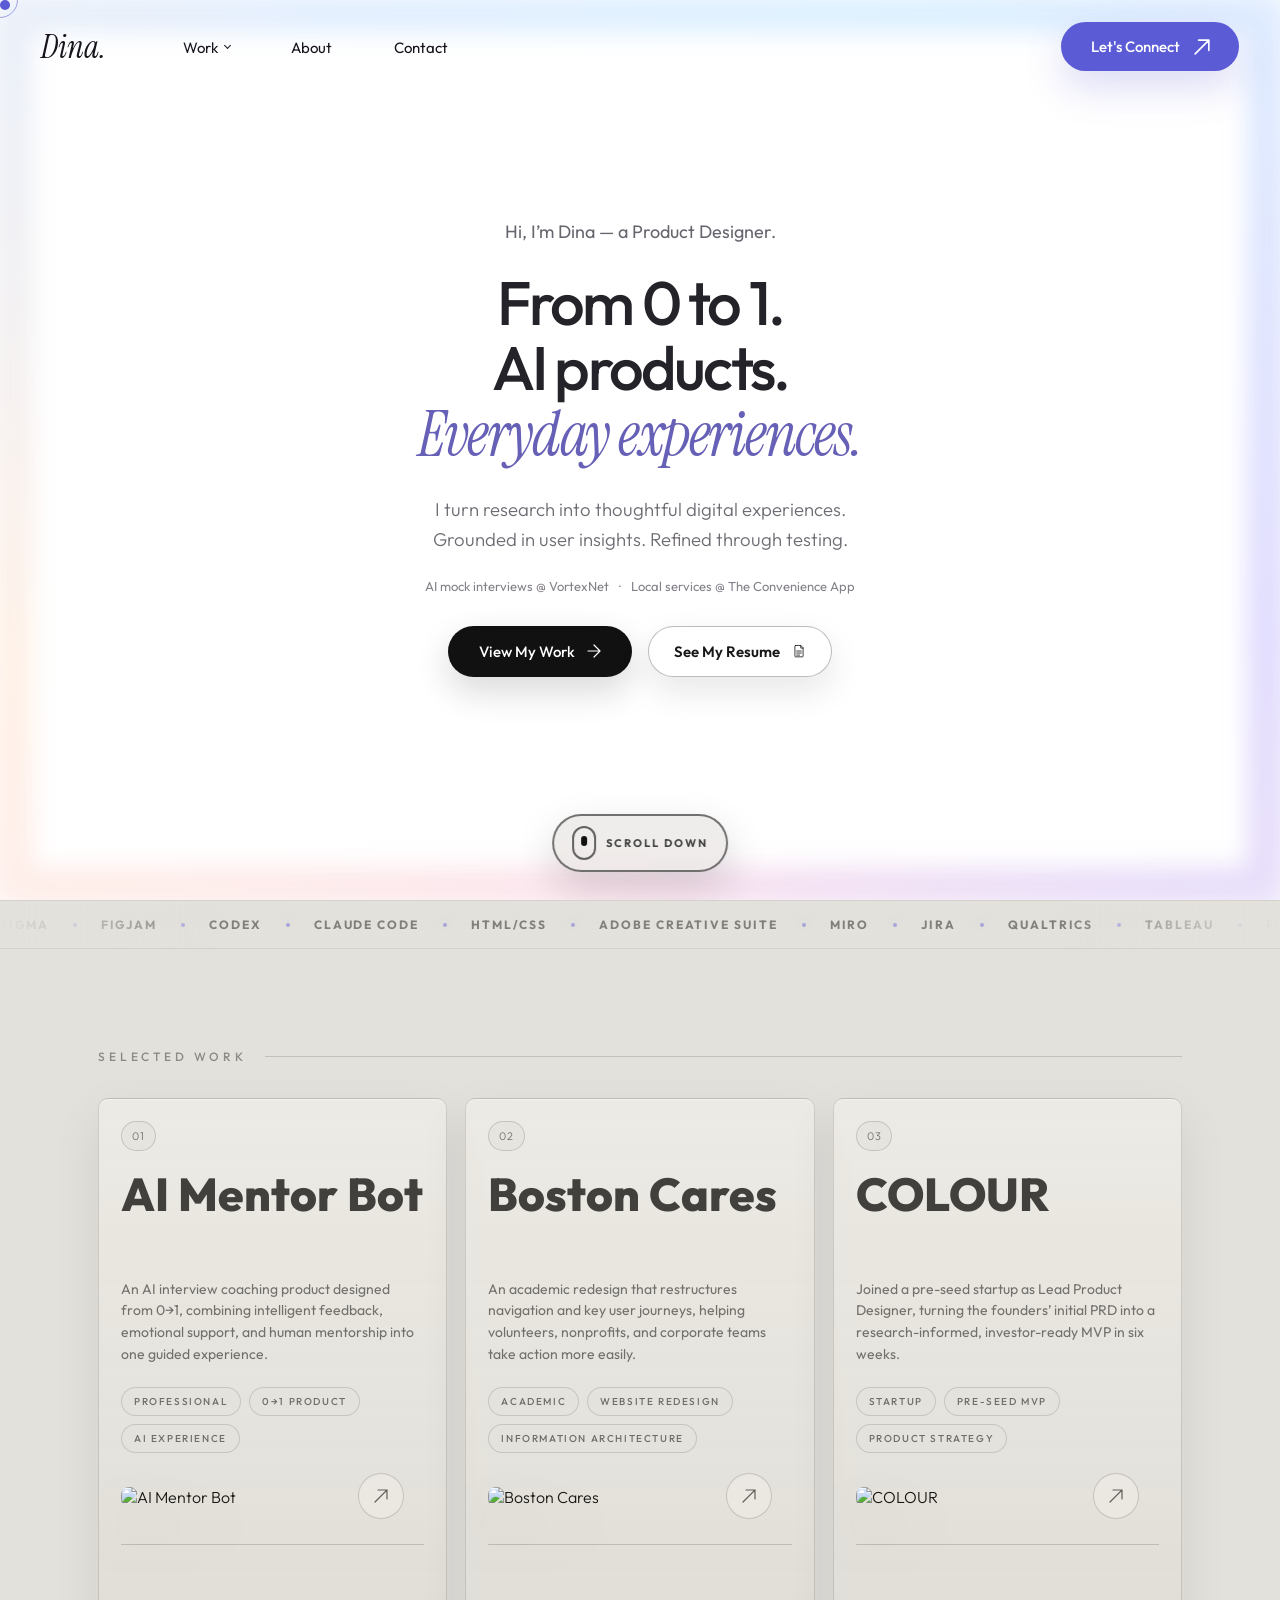
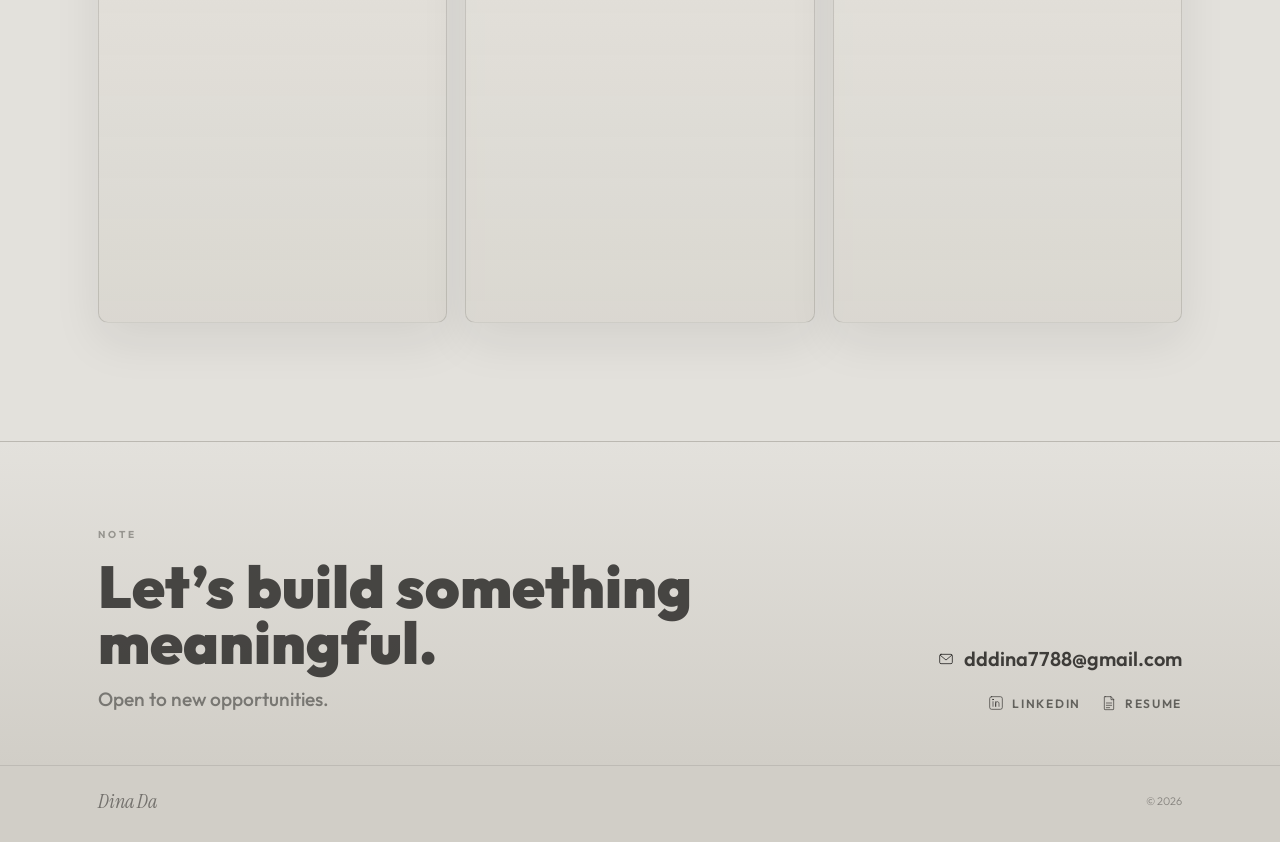
==== index.html @ e6258aff "Save centered glow hero draft; preserve existing layout" ====
<!DOCTYPE html>
<html lang="en">
  <head>
  <meta charset="UTF-8" />
  <meta name="viewport" content="width=device-width, initial-scale=1.0" />
    <link rel="icon" type="image/png" href="favicon1.png">
  <title>Dina (Yujie) Da | Product Designer | Northeastern University</title> <meta name="description" content="Portfolio of Dina Da. Product designer specializing in AI products, design systems, and human-centered digital experiences. Master of Professional Studies in Digital Media, Northeastern University." /> <meta name="author" content="Dina Da" />

    <!-- Google Analytics -->
<script async src="https://www.googletagmanager.com/gtag/js?id=G-WJYXNTRF2K"></script>
<script>
  window.dataLayer = window.dataLayer || [];
  function gtag(){dataLayer.push(arguments);}
  gtag('js', new Date());
  gtag('config', 'G-WJYXNTRF2K');
</script>
  <link rel="preconnect" href="https://fonts.googleapis.com">
  <link rel="preconnect" href="https://fonts.gstatic.com" crossorigin>
  <link href="https://fonts.googleapis.com/css2?family=Instrument+Serif:ital@0;1&family=Outfit:wght@300;400;500;600;700;800;900&display=swap" rel="stylesheet">
  <style>
    *, *::before, *::after { box-sizing: border-box; margin: 0; padding: 0; }
    :root {
      --cream: #E3E1DC; --cream-dark: #D7D4CD; --footer-wash: #D1CEC7; --ink: #1A1814;
      --ink-light: #6B6560; --ink-faint: #A9A49E;
      --indigo: #5B5BD6; --indigo-deep: #4C4BC8; --indigo-light: #8B8BE8; --rose: #E8756A; --amber: #D4A847;
      --toy-ink: #191817; --toy-muted: #716D66; --toy-dina: #6F6A60;
      --serif: 'Instrument Serif', Georgia, serif; --sans: 'Outfit', sans-serif;
    }
    html { scroll-behavior: smooth; }
    body {
      background: var(--cream);
      color: var(--ink);
      font-family: var(--sans);
      font-weight: 300;
      overflow-x: hidden;
      cursor: none;
    }
    #cur { position: fixed; width: 10px; height: 10px; background: #5B5BD6; border-radius: 50%; pointer-events: none; z-index: 99999; top: 0; left: 0; }
    #cur-ring { position: fixed; width: 36px; height: 36px; border: 1.5px solid rgba(91,91,214,0.55); border-radius: 50%; pointer-events: none; z-index: 99998; top: 0; left: 0; transition: width 0.2s, height 0.2s; }
    nav { position: fixed; top: 0; left: 0; right: 0; z-index: 1000; padding: 22px 0; transition: background 0.4s, padding 0.4s, border-color 0.4s; }
    nav.scrolled { background: rgba(227,225,220,0.5); backdrop-filter: blur(18px); padding: 14px 0; border-bottom: 1px solid rgba(26,24,20,0.05); }
    .nav-inner { max-width: none; margin: 0 auto; padding: 0 clamp(24px,3.2vw,52px); display: grid; grid-template-columns: auto 1fr auto; gap: clamp(30px,6vw,96px); align-items: center; }
    .nav-name { font-family: var(--serif); font-size: 32px; font-style: italic; font-weight: 400; line-height: 1; text-decoration: none; color: #17151b; cursor: none; }
    .nav-links { display: flex; gap: clamp(28px,4.8vw,72px); list-style: none; justify-self: start; }
    .nav-links a { font-family: var(--sans); font-size: 15px; font-weight: 400; letter-spacing: 0; text-transform: none; color: #17151b; text-decoration: none; transition: color 0.2s; position: relative; cursor: none; }
    .nav-links button { font-family: var(--sans); font-size: 15px; font-weight: 400; letter-spacing: 0; color: #17151b; border: 0; background: transparent; cursor: none; }
    .nav-links a::after { content: ''; position: absolute; bottom: -2px; left: 0; width: 0; height: 1px; background: var(--indigo); transition: width 0.3s; }
    .nav-links a:hover { color: var(--indigo); }
    .nav-links a:hover::after { width: 100%; }
    .nav-work { position: relative; }
    .nav-work-toggle { display: inline-flex; align-items: center; gap: 7px; padding: 0; transition: color 0.2s; }
    .nav-work-toggle::after { content: ''; width: 5px; height: 5px; border-right: 1.5px solid currentColor; border-bottom: 1.5px solid currentColor; transform: translateY(-2px) rotate(45deg); transition: transform 0.22s; }
    .nav-work.is-open .nav-work-toggle,
    .nav-work-toggle:hover { color: var(--indigo); }
    .nav-work.is-open .nav-work-toggle::after { transform: translateY(1px) rotate(225deg); }
    .work-menu { position: absolute; left: -18px; top: calc(100% + 16px); min-width: 178px; padding: 10px; border: 1px solid rgba(26,24,20,0.12); border-radius: 14px; background: rgba(238,236,230,0.84); backdrop-filter: blur(18px); box-shadow: 0 20px 48px rgba(26,24,20,0.12); opacity: 0; transform: translateY(-6px); pointer-events: none; transition: opacity 0.22s, transform 0.22s; }
    .nav-work.is-open .work-menu { opacity: 1; transform: translateY(0); pointer-events: auto; }
    .work-menu a { display: flex; align-items: center; justify-content: space-between; padding: 10px 11px; border-radius: 10px; color: rgba(28,27,25,0.72); font-size: 13px; font-weight: 500; white-space: nowrap; }
    .work-menu a::after { content: ''; position: static; width: 6px; height: 6px; border-right: 1.4px solid currentColor; border-top: 1.4px solid currentColor; background: transparent; transform: rotate(45deg); opacity: 0.45; transition: opacity 0.2s, transform 0.2s; }
    .work-menu a:hover { color: var(--indigo); background: rgba(91,91,214,0.08); }
    .work-menu a:hover::after { width: 6px; opacity: 1; transform: translateX(2px) rotate(45deg); }
    .nav-connect { display: inline-flex; align-items: center; gap: 14px; justify-self: end; padding: 15px 24px; min-width: 178px; justify-content: center; border-radius: 999px; background: var(--indigo); color: #fff; font-size: 15px; font-weight: 500; text-decoration: none; box-shadow: 0 16px 38px rgba(91,91,214,0.22); transition: transform 0.22s, background 0.22s, box-shadow 0.22s; cursor: none; }
    .nav-connect:hover { transform: translateY(-1px); background: var(--indigo-deep); box-shadow: 0 20px 46px rgba(91,91,214,0.28); }
    .nav-connect:active { transform: scale(0.98); }
    .nav-toggle { display: none; width: 44px; height: 44px; border: 1px solid rgba(26,24,20,0.14); border-radius: 50%; background: rgba(238,236,230,0.74); color: #17151b; align-items: center; justify-content: center; padding: 0; backdrop-filter: blur(14px); transition: background 0.22s, border-color 0.22s, color 0.22s, transform 0.22s; cursor: none; }
    .nav-toggle:hover { color: var(--indigo); border-color: rgba(91,91,214,0.36); transform: translateY(-1px); }
    .nav-toggle-lines { width: 18px; height: 12px; position: relative; display: block; }
    .nav-toggle-lines::before,
    .nav-toggle-lines::after { content: ''; position: absolute; left: 0; width: 18px; height: 1.6px; border-radius: 999px; background: currentColor; transition: transform 0.22s, top 0.22s; }
    .nav-toggle-lines::before { top: 1px; }
    .nav-toggle-lines::after { top: 10px; }
    nav.mobile-open .nav-toggle-lines::before { top: 6px; transform: rotate(45deg); }
    nav.mobile-open .nav-toggle-lines::after { top: 6px; transform: rotate(-45deg); }
    .mobile-menu { display: none; }
    .hero-section {
      min-height: 100svh;
      display: flex;
      align-items: center;
      padding: 0;
      position: relative;
      overflow: hidden;
      background: var(--cream);
    }
    .hero-section::before {
      content: '';
      position: absolute;
      inset: 0;
      background:
        linear-gradient(90deg, rgba(227,225,220,0.34) 0%, rgba(227,225,220,0.12) 28%, rgba(227,225,220,0.02) 56%, rgba(227,225,220,0) 100%),
        linear-gradient(180deg, rgba(227,225,220,0.12) 0%, rgba(227,225,220,0) 46%, rgba(227,225,220,0.26) 100%);
      pointer-events: none;
      z-index: 1;
    }
    .hero-bottom-fade {
      position: absolute;
      left: 0;
      right: 0;
      bottom: -1px;
      height: 132px;
      background: linear-gradient(180deg, rgba(227,225,220,0) 0%, rgba(227,225,220,0.22) 70%, var(--cream) 100%);
      pointer-events: none;
      z-index: 1;
    }
    .hero-inner { max-width: none; margin: 0 auto; padding: clamp(128px,15svh,154px) clamp(34px,8.9vw,146px) 112px; width: 100%; min-height: 100svh; display: flex; align-items: flex-start; position: relative; z-index: 5; pointer-events: none; }
    .hero-content { position: relative; z-index: 6; max-width: 500px; mix-blend-mode: multiply; pointer-events: auto; }
    .hero-eyebrow { display: none; }
    @keyframes shimmer {
      0% { background-position: 200% center; }
      100% { background-position: -200% center; }
    }
    .hero-name { font-family: var(--sans); font-size: clamp(90px,9vw,162px); font-weight: 900; line-height: 0.86; letter-spacing: 0.01em; color: rgba(28,27,25,0.76); margin-bottom: 18px; max-width: 500px; text-transform: none; opacity: 0; transform: translate3d(-10px,20px,0); animation: heroTextIn 0.7s cubic-bezier(0.16,1,0.3,1) 0.1s both; }
    .hero-name-line { display: inline-flex; align-items: baseline; gap: 0.14em; }
    .hero-name em { display: block; font-family: inherit; font-style: normal; color: rgba(111,106,96,0.82); letter-spacing: 0.025em; transition: color 0.3s, text-shadow 0.3s; text-transform: uppercase; }
    .hero-name em:hover { color: var(--indigo); text-shadow: 0 16px 46px rgba(91,91,214,0.22); cursor: none; }
    .hero-desc { display: inline-block; font-size: clamp(18px,1.35vw,22px); font-weight: 400; line-height: 1.48; color: rgba(58,56,52,0.68); max-width: 440px; margin-bottom: 16px; padding: 2px 8px 4px 0; text-shadow: 0 1px 16px rgba(227,225,220,0.72); opacity: 0; transform: translate3d(-6px,16px,0); animation: heroTextIn 0.6s cubic-bezier(0.16,1,0.3,1) 0.25s both; }
    .hero-desc-line { display: block; }
    .hero-desc-line + .hero-desc-line { margin-top: 7px; }
    .glow-word { display: inline-block; position: relative; font-family: var(--serif); font-style: italic; font-size: 1.12em; font-weight: 500; color: #6862B8; text-shadow: 0 10px 26px rgba(91,91,214,0.14); transition: color 0.24s, text-shadow 0.24s; }
    .glow-word::after { content: ''; position: absolute; left: 0.04em; right: 0.02em; bottom: 0.08em; height: 0.34em; border-radius: 999px; background: rgba(139,139,232,0.16); z-index: -1; transition: background 0.24s, transform 0.24s; }
    .glow-word.ai { color: #5B5BD6; }
    .glow-word:hover { color: var(--indigo); text-shadow: 0 12px 32px rgba(91,91,214,0.24); }
    .glow-word:hover::after { background: rgba(139,139,232,0.24); transform: translateY(-1px); }
    .hero-note { max-width: 360px; margin: -5px 0 17px; padding: 0; border: 0; background: transparent; box-shadow: none; font-size: clamp(10px,0.72vw,11.5px); font-weight: 500; line-height: 1.45; letter-spacing: 0.025em; color: rgba(28,27,25,0.46); text-shadow: 0 1px 14px rgba(238,236,230,0.72); opacity: 0; transform: translate3d(-4px,10px,0); animation: heroTextIn 0.54s cubic-bezier(0.16,1,0.3,1) 0.34s both; }
    .hero-tags { display: none; }
    .hero-tag { font-size: 12px; padding: 6px 13px; border-radius: 20px; border: 1px solid rgba(26,24,20,0.15); color: var(--ink-light); }
    .hero-cta-row { display: flex; align-items: center; gap: 16px; flex-wrap: wrap; opacity: 0; transform: translate3d(-4px,14px,0); animation: heroTextIn 0.56s cubic-bezier(0.16,1,0.3,1) 0.4s both; }
    .hero-cta { display: inline-flex; align-items: center; gap: 12px; padding: 16px 31px; background: #111; color: #fff; font-size: 15px; font-weight: 500; letter-spacing: 0; text-transform: none; text-decoration: none; border-radius: 100px; box-shadow: 0 14px 34px rgba(17,17,17,0.16); transition: background 0.22s, transform 0.22s, box-shadow 0.22s; cursor: none; }
    .hero-cta:hover { background: var(--indigo); transform: translateY(-1px) scale(1.02); box-shadow: 0 18px 42px rgba(91,91,214,0.26); }
    .hero-cta:active { transform: translateY(0) scale(0.98); }
    .hero-cta svg { transition: transform 0.2s; }
    .hero-cta:hover svg { transform: translateX(3px); }
    .hero-cta-outline { display: inline-flex; align-items: center; gap: 12px; padding: 15px 25px; background: rgba(238,236,230,0.86); color: #171717; border: 1px solid rgba(17,17,17,0.28); font-size: 15px; font-weight: 600; letter-spacing: 0; text-transform: none; text-decoration: none; border-radius: 100px; backdrop-filter: blur(12px); box-shadow: 0 14px 34px rgba(17,17,17,0.1); transition: border-color 0.22s, color 0.22s, transform 0.22s, background 0.22s, box-shadow 0.22s; cursor: none; }
    .hero-cta-outline:hover { border-color: rgba(91,91,214,0.72); color: var(--indigo); background: rgba(246,244,238,0.94); box-shadow: 0 18px 40px rgba(91,91,214,0.14); transform: translateY(-1px); }
    .hero-cta-outline:active { transform: scale(0.98); }

    .hero-visual { opacity: 1; transform: none; position: absolute; inset: 0; display: block; z-index: 0; }
    .hero-art-shell {
      position: absolute;
      inset: 0;
      width: 100%;
      height: 100%;
      margin: 0;
      transform: scale(1.03);
      will-change: transform;
    }
    .hero-layer {
      position: absolute;
      inset: 0;
      width: 100%;
      height: 100%;
      display: block;
      object-fit: cover;
      object-position: center center;
      transform: translateZ(0);
    }
    .hero-scene-image {
      z-index: 0;
    }
    .hero-character-layer {
      position: absolute;
      inset: 0;
      width: 100%;
      height: 100%;
      display: block;
      object-fit: cover;
      object-position: center center;
      z-index: 1;
      pointer-events: none;
      transform: translate3d(0,0,0);
      filter: drop-shadow(0 18px 22px rgba(26,24,20,0.1)) saturate(0.98) contrast(0.98);
      transition: opacity 0.34s cubic-bezier(0.16,1,0.3,1), transform 0.42s cubic-bezier(0.16,1,0.3,1), filter 0.34s;
    }
    .hero-character-layer.girl-layer {
      inset: auto;
      left: 49%;
      bottom: -2px;
      width: auto;
      height: min(82svh, 760px);
      object-fit: contain;
      object-position: center bottom;
      opacity: 1;
      transform: translate3d(-50%,0,0);
      transform-origin: 50% 88%;
      filter: drop-shadow(0 18px 22px rgba(26,24,20,0.1)) saturate(0.98) contrast(0.98);
    }
    .hero-character-layer.dog-layer { filter: drop-shadow(0 12px 16px rgba(26,24,20,0.1)) saturate(0.98) contrast(0.98); }
    .hero-character-layer.cat-layer { filter: drop-shadow(0 12px 16px rgba(26,24,20,0.1)) saturate(0.98) contrast(0.98); }
    .hero-character-layer.cat-layer { transform: translate3d(62px,8px,0); }
    .hero-art-shell.is-girl-active .girl-layer { transform: translate3d(-50%,-2px,0) scale(1.004); filter: drop-shadow(0 18px 22px rgba(26,24,20,0.1)) saturate(1) contrast(0.99); }
    .hero-art-shell.is-dog-active .dog-layer { transform: translate3d(2px,0,0) scale(1.001); filter: drop-shadow(0 12px 16px rgba(26,24,20,0.1)) saturate(1) contrast(0.99); }
    .hero-art-shell.is-cat-active .cat-layer { transform: translate3d(60px,6px,0) scale(1.001); filter: drop-shadow(0 12px 16px rgba(26,24,20,0.1)) saturate(1) contrast(0.99); }
    .hero-light-layer { z-index: 2; opacity: 0.62; mix-blend-mode: screen; pointer-events: none; }
    .hero-motion-zone {
      position: absolute;
      z-index: 4;
      background: transparent;
      cursor: none;
    }
    .zone-dog { left: 8%; top: 58%; width: 23%; height: 30%; }
    .zone-cat { left: 58%; top: 58%; width: 23%; height: 30%; }
    .zone-girl { left: 37%; top: 8%; width: 24%; height: 78%; }
    .scroll-indicator { position: absolute; left: 50%; bottom: 28px; min-width: 156px; height: 58px; padding: 0 18px 0 52px; transform: translateX(-50%); display: inline-flex; align-items: center; justify-content: center; z-index: 6; border: 2px solid rgba(17,17,17,0.56); border-radius: 999px; background: rgba(227,225,220,0.58); backdrop-filter: blur(12px); box-shadow: 0 16px 42px rgba(17,17,17,0.16); cursor: none; opacity: 0; animation: scrollIndicatorIn 0.55s cubic-bezier(0.16,1,0.3,1) 0.65s both; transition: transform 0.22s, background 0.22s, border-color 0.22s; }
    .scroll-indicator:hover { transform: translateX(-50%) translateY(-2px); background: rgba(238,236,230,0.78); border-color: rgba(91,91,214,0.62); }
    .scroll-indicator::before { content: ''; position: absolute; left: 18px; top: 50%; width: 24px; height: 34px; border: 2px solid rgba(17,17,17,0.64); border-radius: 999px; transform: translateY(-50%); }
    .scroll-indicator::after { content: ''; position: absolute; left: 30px; top: 20px; width: 6px; height: 10px; border-radius: 999px; background: #111; transform: translateX(-50%); animation: scrollCue 1.35s cubic-bezier(0.65,0,0.35,1) infinite; }
    .scroll-line { display: none; }
    .scroll-text { display: block; font-size: 11px; font-weight: 700; letter-spacing: 0.18em; text-transform: uppercase; color: rgba(17,17,17,0.78); white-space: nowrap; }

    @keyframes heroTextIn {
      to { opacity: 1; transform: translate3d(0,0,0); }
    }
    @keyframes scrollIndicatorIn {
      from { opacity: 0; transform: translate(-50%, 12px); }
      to { opacity: 1; transform: translate(-50%, 0); }
    }
    .tools-strip {
      position: relative;
      z-index: 4;
      overflow: hidden;
      padding: 16px 0;
      background: linear-gradient(180deg, rgba(227,225,220,0.96) 0%, var(--cream) 100%);
      border-top: 1px solid rgba(28,27,25,0.08);
      border-bottom: 1px solid rgba(28,27,25,0.08);
      color: rgba(58,56,52,0.58);
      white-space: nowrap;
    }
    .tools-strip::before,
    .tools-strip::after {
      content: '';
      position: absolute;
      top: 0;
      bottom: 0;
      width: min(18vw, 220px);
      z-index: 2;
      pointer-events: none;
    }
    .tools-strip::before { left: 0; background: linear-gradient(90deg, var(--cream), rgba(227,225,220,0)); }
    .tools-strip::after { right: 0; background: linear-gradient(270deg, var(--cream), rgba(227,225,220,0)); }
    .tools-track {
      display: flex;
      width: max-content;
      align-items: center;
      animation: toolsMarquee 34s linear infinite;
      will-change: transform;
    }
    .tools-group {
      display: flex;
      align-items: center;
      gap: 24px;
      padding-right: 24px;
    }
    .tools-group span {
      display: inline-flex;
      align-items: center;
      gap: 24px;
      font-size: 12px;
      font-weight: 700;
      letter-spacing: 0.16em;
      text-transform: uppercase;
    }
    .tools-group span::after {
      content: '';
      width: 4px;
      height: 4px;
      border-radius: 999px;
      background: rgba(91,91,214,0.44);
      box-shadow: 0 0 18px rgba(91,91,214,0.2);
    }
    @keyframes toolsMarquee {
      from { transform: translate3d(0,0,0); }
      to { transform: translate3d(-50%,0,0); }
    }
    @media (prefers-reduced-motion: reduce) {
      .hero-content,
      .hero-name,
      .hero-desc,
      .hero-note,
      .hero-cta-row,
      .hero-visual,
      .hero-art-shell,
      .hero-character-layer,
      .hero-light-layer,
      .hero-eyebrow,
      .glow-word {
        animation: none !important;
        opacity: 1 !important;
        transform: none !important;
      }
      .scroll-indicator {
        animation: none !important;
        opacity: 1 !important;
        transform: translateX(-50%) !important;
      }
      .tools-track { animation: none !important; }
      .hero-motion-zone { display: none; }
    }

    @keyframes scrollCue { 0% { opacity: 0; transform: translate(-50%, -7px); } 22% { opacity: 1; } 100% { opacity: 0; transform: translate(-50%, 12px); } }
    section { padding: 120px 0; }
    #projects { padding: 100px 0 118px; margin-top: 0; background: var(--cream); }
    .section-inner { max-width: 1200px; margin: 0 auto; padding: 0 clamp(28px,4.6vw,58px); }
    .section-label { font-family: var(--sans); font-size: 12px; font-weight: 500; letter-spacing: 0.32em; text-transform: uppercase; color: rgba(25,24,22,0.44); margin-bottom: 44px; display: flex; align-items: center; gap: 18px; }
    #projects .section-label { margin-bottom: 34px; }
    .section-label::after { content: ''; flex: 1; height: 1px; background: rgba(26,24,20,0.16); }
    .projects-list { display: grid; grid-template-columns: repeat(3, minmax(0, 1fr)); gap: 18px; align-items: stretch; }
    .project-card { min-height: 620px; display: grid; grid-template-rows: auto 1fr; border: 1px solid rgba(26,24,20,0.14); border-radius: 10px; padding: 22px; text-decoration: none; color: inherit; position: relative; overflow: hidden; background: linear-gradient(180deg, rgba(238,236,230,0.82), rgba(215,212,205,0.74)); box-shadow: inset 0 1px 0 rgba(255,255,255,0.34), 0 18px 48px rgba(26,24,20,0.08); transition: transform 0.35s cubic-bezier(0.16,1,0.3,1), box-shadow 0.35s, border-color 0.35s; align-items: start; cursor: none; }
    .project-card::before { content: ''; position: absolute; left: 22px; right: 22px; top: 54%; height: 1px; background: rgba(26,24,20,0.18); z-index: 0; }
    .project-card:hover { transform: translateY(-8px); border-color: rgba(91,91,214,0.34); box-shadow: inset 0 1px 0 rgba(255,255,255,0.42), 0 28px 72px rgba(26,24,20,0.14); }
    .project-left { position: relative; z-index: 2; padding-right: 0; }
    .project-number { width: fit-content; font-family: var(--sans); font-size: 11px; color: rgba(26,24,20,0.56); letter-spacing: 0.08em; margin-bottom: 22px; padding: 7px 10px; border: 1px solid rgba(26,24,20,0.16); border-radius: 999px; background: rgba(227,225,220,0.62); }
    .project-title { font-family: var(--sans); font-size: clamp(32px,3.6vw,50px); font-weight: 800; line-height: 0.95; letter-spacing: 0; color: rgba(28,27,25,0.82); min-height: calc(clamp(32px,3.6vw,50px) * 1.9); margin-bottom: 18px; transition: color 0.3s; }
    .project-card:hover .project-title { color: var(--indigo); }
    .project-desc { font-size: 14px; font-weight: 400; line-height: 1.55; color: rgba(58,56,52,0.68); max-width: 360px; margin-bottom: 22px; }
    .project-tags { display: flex; gap: 8px; flex-wrap: wrap; }
    .tag { font-size: 10px; font-weight: 500; letter-spacing: 0.16em; text-transform: uppercase; color: rgba(26,24,20,0.58); border: 1px solid rgba(26,24,20,0.14); padding: 7px 12px; border-radius: 100px; background: rgba(227,225,220,0.44); transition: background 0.3s, color 0.3s, border-color 0.3s; }
    .project-card:hover .tag { background: rgba(91,91,214,0.1); color: var(--indigo); border-color: rgba(91,91,214,0.34); }
    .project-right { position: relative; z-index: 1; display: flex; justify-content: center; align-items: end; min-height: 300px; padding: 34px 0 34px; }
    .project-image { width: 100%; max-width: 340px; aspect-ratio: 4/5; border-radius: 8px; overflow: visible; transition: transform 0.5s cubic-bezier(0.16,1,0.3,1), filter 0.5s; filter: drop-shadow(0 28px 32px rgba(26,24,20,0.16)); }
    .project-image img { border-radius: 8px; }
    .project-card:hover .project-image { transform: scale(1.035) translateY(-8px) rotate(-1deg); filter: drop-shadow(0 36px 42px rgba(26,24,20,0.2)); }
    .project-arrow { position: absolute; top: 20px; right: 20px; width: 46px; height: 46px; border: 1px solid rgba(26,24,20,0.18); border-radius: 50%; display: flex; align-items: center; justify-content: center; color: rgba(26,24,20,0.66); transition: all 0.3s; z-index: 3; background: rgba(238,236,230,0.7); backdrop-filter: blur(8px); }
    .project-card:hover .project-arrow { background: var(--indigo); border-color: var(--indigo); color: white; transform: rotate(45deg); }
    #contact { background: linear-gradient(180deg, var(--cream) 0%, var(--footer-wash) 100%); color: var(--ink); padding: 86px 0 54px; border-top: 1px solid rgba(26,24,20,0.12); position: relative; }
    .contact-inner { max-width: 1200px; margin: 0 auto; padding: 0 clamp(28px,4.6vw,58px); display: grid; grid-template-columns: minmax(0, 1fr) auto; gap: 42px; justify-content: space-between; align-items: end; }
    .contact-copy { display: flex; flex-direction: column; gap: 18px; }
    .contact-kicker { font-size: 10px; font-weight: 700; letter-spacing: 0.3em; text-transform: uppercase; color: rgba(26,24,20,0.36); }
    .contact-heading { font-family: var(--sans); font-size: clamp(36px,4.6vw,68px); font-weight: 900; line-height: 0.94; letter-spacing: 0; color: rgba(28,27,25,0.78); max-width: 660px; transition: color 0.28s, text-shadow 0.28s; cursor: none; }
    .contact-heading:hover { color: var(--indigo); text-shadow: 0 16px 42px rgba(91,91,214,0.16); }
    .contact-subtitle { font-family: var(--sans); font-size: clamp(16px,1.5vw,22px); font-weight: 500; line-height: 1.2; color: rgba(28,27,25,0.5); max-width: 360px; transition: color 0.28s, transform 0.28s; cursor: none; }
    .contact-subtitle:hover { color: var(--indigo); transform: translateX(2px); }
    .contact-right { display: flex; flex-direction: column; align-items: flex-end; gap: 24px; }
    .contact-email { display: inline-flex; align-items: center; gap: 10px; font-family: var(--sans); font-size: 20px; font-weight: 600; color: rgba(28,27,25,0.82); text-decoration: none; cursor: none; position: relative; }
.contact-email::after { content: ''; position: absolute; bottom: -2px; left: 0; width: 0; height: 1px; background: var(--indigo); transition: width 0.3s; }
.contact-email:hover { color: var(--indigo); }
.contact-email:hover::after { width: 100%; }
.contact-email svg { color: currentColor; flex-shrink: 0; }
.contact-links { display: flex; gap: 20px; }
.contact-link { display: inline-flex; align-items: center; gap: 8px; font-size: 12px; font-weight: 600; letter-spacing: 0.14em; text-transform: uppercase; color: rgba(28,27,25,0.62); text-decoration: none; transition: color 0.3s; cursor: none; position: relative; }
.contact-link::after { content: ''; position: absolute; bottom: -2px; left: 0; width: 0; height: 1px; background: var(--indigo); transition: width 0.3s; }
.contact-link:hover { color: var(--indigo); }
.contact-link:hover::after { width: 100%; }
    footer { background: var(--footer-wash); border-top: 1px solid rgba(26,24,20,0.1); padding: 22px 0 28px; }
    .footer-inner { max-width: 1200px; margin: 0 auto; padding: 0 clamp(28px,4.6vw,58px); display: flex; justify-content: space-between; align-items: center; }
    .footer-name { font-family: var(--serif); font-style: italic; font-size: 20px; color: rgba(28,27,25,0.52); }
    .footer-copy { font-size: 11px; color: rgba(28,27,25,0.42); }
    @keyframes fadeUp { to { opacity: 1; transform: translateY(0); } }
    @keyframes blobFloat2 { 0%,100% { transform: none; } 50% { transform: translateY(-12px); } }
    @keyframes blobFloat3 { 0%,100% { transform: none; } 50% { transform: translateY(-8px); } }
    @keyframes scrollAnim { 0% { top: -100%; } 100% { top: 100%; } }
    .reveal { transition: opacity 0.8s ease, transform 0.8s ease; }
    .reveal.hidden { opacity: 0; transform: translateY(20px); }
    @media (max-width: 900px) {
      nav { padding: 18px 0; }
      .nav-inner { padding: 0 22px; display: flex; justify-content: space-between; gap: 18px; }
      .nav-name { font-size: 28px; }
      .nav-links { display: none; }
      .nav-connect { min-width: 0; padding: 12px 15px; font-size: 13px; margin-left: auto; }
      .nav-toggle { display: inline-flex; flex-shrink: 0; }
      .mobile-menu { position: absolute; left: 22px; right: 22px; top: calc(100% + 12px); display: flex; flex-direction: column; gap: 2px; padding: 12px; border: 1px solid rgba(26,24,20,0.12); border-radius: 14px; background: rgba(238,236,230,0.9); backdrop-filter: blur(18px); box-shadow: 0 24px 58px rgba(26,24,20,0.14); opacity: 0; transform: translateY(-8px); pointer-events: none; transition: opacity 0.22s, transform 0.22s; }
      nav.mobile-open .mobile-menu { opacity: 1; transform: translateY(0); pointer-events: auto; }
      .mobile-menu a { display: flex; align-items: center; justify-content: space-between; padding: 12px 12px; border-radius: 10px; color: rgba(28,27,25,0.72); font-size: 14px; font-weight: 600; text-decoration: none; }
      .mobile-menu a:hover { color: var(--indigo); background: rgba(91,91,214,0.08); }
      .mobile-menu .mobile-project { font-size: 13px; font-weight: 500; color: rgba(28,27,25,0.56); padding-left: 22px; }
      .hero-section { min-height: 100svh; padding: 0; background: var(--cream); }
      .hero-section::before {
        background:
          linear-gradient(180deg, rgba(227,225,220,0.9) 0%, rgba(227,225,220,0.62) 34%, rgba(227,225,220,0.2) 100%),
          linear-gradient(90deg, rgba(227,225,220,0.78) 0%, rgba(227,225,220,0.18) 100%);
      }
      .hero-bottom-fade { height: 110px; }
      .hero-inner { min-height: 100svh; padding: 106px 24px 94px; align-items: flex-start; }
      .hero-eyebrow { font-size: 13px; margin-bottom: 28px; }
      .hero-name { font-size: clamp(64px,20vw,96px); margin-bottom: 18px; max-width: 310px; }
      .hero-desc { font-size: 16px; max-width: min(315px, 88vw); margin-bottom: 14px; color: rgba(58,56,52,0.7); }
      .hero-note { max-width: min(290px, 84vw); margin: -4px 0 14px; padding: 0; font-size: 10.5px; }
      .hero-tags { gap: 7px; margin-top: 20px; margin-bottom: 36px; }
      .hero-tag { font-size: 11px; padding: 5px 13px; }
      .hero-cta-row { gap: 10px; }
      .hero-cta, .hero-cta-outline { gap: 10px; padding: 13px 17px; font-size: 12px; }
      .hero-scene-image { object-position: 55% center; }
      .hero-character-layer.girl-layer { left: 54%; bottom: 20px; height: min(66svh, 560px); }
      .scroll-indicator { bottom: 26px; height: 46px; }
      .scroll-text { font-size: 9px; }
      .tools-strip { padding: 13px 0; }
      .tools-track { animation-duration: 24s; }
      .tools-group { gap: 18px; padding-right: 18px; }
      .tools-group span { gap: 18px; font-size: 10px; letter-spacing: 0.13em; }
      section { padding: 80px 0; }
      #projects { margin-top: 0; padding: 72px 0 84px; }
      #projects .section-label { margin-bottom: 28px; }
      .section-inner, .contact-inner, .footer-inner { padding: 0 24px; }
      .projects-list { grid-template-columns: 1fr; }
      .project-card { min-height: 560px; padding: 20px; }
      .project-card::before { left: 20px; right: 20px; top: 56%; }
      .project-card:hover { transform: translateY(-4px); }
      .project-title { font-size: clamp(34px,13vw,52px); min-height: 0; }
      .project-right { min-height: 260px; padding: 20px 0 34px; }
      .project-image { max-width: 310px; aspect-ratio: 4/4.5; }
      .contact-inner { grid-template-columns: 1fr; align-items: flex-start; gap: 42px; }
      .contact-heading { font-size: clamp(36px,11vw,54px); }
      .contact-subtitle { font-size: 16px; }
      .contact-right { align-items: flex-start; }
      .contact-links { flex-wrap: wrap; }
      body { cursor: auto; }
      #cur, #cur-ring { display: none; }
    }
    @media (min-width: 901px) and (max-width: 1180px) {
      .hero-inner { padding-top: clamp(118px,14svh,140px); padding-left: clamp(58px,9.5vw,106px); }
      .hero-name { font-size: clamp(82px,8.6vw,124px); max-width: 430px; }
      .hero-scene-image { object-position: 60% center; }
      .hero-character-layer.girl-layer { left: 51%; height: min(79svh, 700px); }
    }
  </style>
  <link rel="stylesheet" href="hero-refresh.css">
</head>
<body>
  <div id="cur"></div>
  <div id="cur-ring"></div>

  <nav id="nav">
    <div class="nav-inner">
      <a href="index.html" class="nav-name">Dina.</a>
      <ul class="nav-links">
        <li class="nav-work">
          <button class="nav-work-toggle" type="button" aria-expanded="false" aria-controls="work-menu">Work</button>
          <div class="work-menu" id="work-menu">
            <a href="ai-mentor-bot/">AI Mentor Bot</a>
            <a href="boston-cares/">Boston Cares</a>
            <a href="colour.html">COLOUR</a>
          </div>
        </li>
        <li><a href="about.html">About</a></li>
        <li><a href="#contact">Contact</a></li>
      </ul>
      <a href="mailto:dddina7788@gmail.com" class="nav-connect">Let's Connect <svg width="16" height="16" viewBox="0 0 14 14" fill="none"><path d="M1 13L13 1M13 1H4M13 1v9" stroke="currentColor" stroke-width="1.4" stroke-linecap="round"/></svg></a>
      <button class="nav-toggle" type="button" aria-label="Open navigation menu" aria-expanded="false" aria-controls="mobile-menu"><span class="nav-toggle-lines" aria-hidden="true"></span></button>
      <div class="mobile-menu" id="mobile-menu">
        <a href="#projects">Work</a>
        <a class="mobile-project" href="ai-mentor-bot/">AI Mentor Bot</a>
        <a class="mobile-project" href="boston-cares/">Boston Cares</a>
        <a class="mobile-project" href="colour.html">COLOUR</a>
        <a href="about.html">About</a>
        <a href="#contact">Contact</a>
        <a href="resume/Dina_Da_Product_Designer_Resume.pdf" target="_blank">Resume</a>
      </div>
    </div>
  </nav>

  <div class="hero-section" id="home">
    <div class="hero-refresh-glow" aria-hidden="true"></div>
    <div class="hero-refresh-inner">
      <p class="hero-refresh-intro">Hi, I’m Dina — a Product Designer.</p>
      <h1 class="hero-refresh-title">From 0 to 1.<br>AI products.<br><em>Everyday experiences.</em></h1>
      <p class="hero-refresh-description">I turn research into thoughtful digital experiences.<br>Grounded in user insights. Refined through testing.</p>
      <p class="hero-refresh-note">AI mock interviews @ VortexNet <span>·</span> Local services @ The Convenience App</p>
        <div class="hero-cta-row">
          <a href="#projects" class="hero-cta">View My Work <svg width="14" height="14" viewBox="0 0 14 14" fill="none"><path d="M1 7h12M7 1l6 6-6 6" stroke="currentColor" stroke-width="1.2" stroke-linecap="round" stroke-linejoin="round"/></svg></a>
          <a href="resume/Dina_Da_Product_Designer_Resume.pdf" target="_blank" class="hero-cta-outline">See My Resume <svg width="14" height="14" viewBox="0 0 24 24" fill="none" stroke="currentColor" stroke-width="1.4" stroke-linecap="round" stroke-linejoin="round"><path d="M6 2.5h9l4 4V21a1 1 0 01-1 1H6a1 1 0 01-1-1V3.5a1 1 0 011-1z"/><path d="M15 2.5V7h4"/><line x1="8" y1="12" x2="16" y2="12"/><line x1="8" y1="15.5" x2="16" y2="15.5"/><line x1="8" y1="19" x2="13" y2="19"/></svg></a>
        </div>
    </div>
    <div class="scroll-indicator" aria-hidden="true">
      <div class="scroll-line"></div>
      <span class="scroll-text">Scroll Down</span>
    </div>
  </div>

  <div class="tools-strip" aria-label="Tools Dina works with">
    <div class="tools-track">
      <div class="tools-group">
        <span>Figma</span>
        <span>FigJam</span>
        <span>Codex</span>
        <span>Claude Code</span>
        <span>HTML/CSS</span>
        <span>Adobe Creative Suite</span>
        <span>Miro</span>
        <span>Jira</span>
        <span>Qualtrics</span>
        <span>Tableau</span>
      </div>
      <div class="tools-group" aria-hidden="true">
        <span>Figma</span>
        <span>FigJam</span>
        <span>Codex</span>
        <span>Claude Code</span>
        <span>HTML/CSS</span>
        <span>Adobe Creative Suite</span>
        <span>Miro</span>
        <span>Jira</span>
        <span>Qualtrics</span>
        <span>Tableau</span>
      </div>
    </div>
  </div>

  <section id="projects">
    <div class="section-inner">
      <p class="section-label reveal">Selected Work</p>
      <div class="projects-list">
        <a href="ai-mentor-bot/" class="project-card reveal">
          <div class="project-left">
            <p class="project-number">01</p>
            <h2 class="project-title">AI Mentor Bot</h2>
            <p class="project-desc">An AI interview coaching product designed from 0→1, combining intelligent feedback, emotional support, and human mentorship into one guided experience.</p>
            <div class="project-tags"><span class="tag">Professional</span><span class="tag">0→1 Product</span><span class="tag">AI Experience</span></div>
          </div>
          <div class="project-right">
            <div class="project-image"><img src="images/covers/project1.png" alt="AI Mentor Bot" style="width:100%;height:100%;object-fit:cover;"></div>
            <div class="project-arrow"><svg width="14" height="14" viewBox="0 0 14 14" fill="none"><path d="M1 13L13 1M13 1H4M13 1v9" stroke="currentColor" stroke-width="1.2" stroke-linecap="round"/></svg></div>
          </div>
        </a>
        <a href="boston-cares/" class="project-card reveal">
          <div class="project-left">
            <p class="project-number">02</p>
            <h2 class="project-title">Boston Cares</h2>
            <p class="project-desc">An academic redesign that restructures navigation and key user journeys, helping volunteers, nonprofits, and corporate teams take action more easily.</p>
            <div class="project-tags"><span class="tag">Academic</span><span class="tag">Website Redesign</span><span class="tag">Information Architecture</span></div>
          </div>
          <div class="project-right">
            <div class="project-image"><img src="images/covers/project2.png" alt="Boston Cares" style="width:100%;height:100%;object-fit:cover;"></div>
            <div class="project-arrow"><svg width="14" height="14" viewBox="0 0 14 14" fill="none"><path d="M1 13L13 1M13 1H4M13 1v9" stroke="currentColor" stroke-width="1.2" stroke-linecap="round"/></svg></div>
          </div>
        </a>
        <a href="colour.html" class="project-card reveal">
          <div class="project-left">
            <p class="project-number">03</p>
            <h2 class="project-title">COLOUR</h2>
            <p class="project-desc">Joined a pre-seed startup as Lead Product Designer, turning the founders&rsquo; initial PRD into a research-informed, investor-ready MVP in six weeks.</p>
            <div class="project-tags"><span class="tag">Startup</span><span class="tag">Pre-seed MVP</span><span class="tag">Product Strategy</span></div>
          </div>
          <div class="project-right">
            <div class="project-image"><img src="images/covers/project3.png" alt="COLOUR" style="width:100%;height:100%;object-fit:cover;"></div>
            <div class="project-arrow"><svg width="14" height="14" viewBox="0 0 14 14" fill="none"><path d="M1 13L13 1M13 1H4M13 1v9" stroke="currentColor" stroke-width="1.2" stroke-linecap="round"/></svg></div>
          </div>
        </a>
      </div>
    </div>
  </section>

  <section id="contact">
    <div class="contact-inner reveal">
      <div class="contact-copy">
        <p class="contact-kicker">Note</p>
        <h2 class="contact-heading">Let&rsquo;s build something meaningful.</h2>
        <p class="contact-subtitle">Open to new opportunities.</p>
      </div>
      <div class="contact-right">
        <a href="mailto:dddina7788@gmail.com" class="contact-email"><svg width="16" height="16" viewBox="0 0 24 24" fill="none" stroke="currentColor" stroke-width="1.4" stroke-linecap="round" stroke-linejoin="round"><rect x="2.5" y="5" width="19" height="14" rx="2"/><path d="M3.5 6.5l8.5 7 8.5-7"/></svg>dddina7788@gmail.com</a>
        <div class="contact-links">
          <a href="https://www.linkedin.com/in/dina-da/" target="_blank" class="contact-link"><svg width="16" height="16" viewBox="0 0 24 24" fill="none" stroke="currentColor" stroke-width="1.4" stroke-linecap="round" stroke-linejoin="round"><rect x="2.5" y="2.5" width="19" height="19" rx="3"/><line x1="7.5" y1="10" x2="7.5" y2="17"/><circle cx="7.5" cy="6.7" r="0.6" fill="currentColor"/><path d="M11.5 17v-4.2c0-1.6 1-2.8 2.5-2.8s2.5 1.2 2.5 2.8V17"/><line x1="11.5" y1="10" x2="11.5" y2="17"/></svg>LinkedIn</a>
          <a href="resume/Dina_Da_Product_Designer_Resume.pdf" target="_blank" class="contact-link"><svg width="16" height="16" viewBox="0 0 24 24" fill="none" stroke="currentColor" stroke-width="1.4" stroke-linecap="round" stroke-linejoin="round"><path d="M6 2.5h9l4 4V21a1 1 0 01-1 1H6a1 1 0 01-1-1V3.5a1 1 0 011-1z"/><path d="M15 2.5V7h4"/><line x1="8" y1="12" x2="16" y2="12"/><line x1="8" y1="15.5" x2="16" y2="15.5"/><line x1="8" y1="19" x2="13" y2="19"/></svg>Resume</a>
        </div>
      </div>
    </div>
  </section>

  <footer>
    <div class="footer-inner">
      <span class="footer-name">Dina Da</span>
      <span class="footer-copy">© 2026</span>
    </div>
  </footer>

  <script>
    (function() {
      var cur = document.getElementById('cur');
      var ring = document.getElementById('cur-ring');
      var mx = 0, my = 0, rx = 0, ry = 0;
      var heroArt = document.querySelector('.hero-art-shell');
      var heroSection = document.getElementById('home');
      var projectsSection = document.getElementById('projects');
      var scrollIndicator = document.querySelector('.scroll-indicator');
      var workDropdown = document.querySelector('.nav-work');
      var workToggle = workDropdown ? workDropdown.querySelector('.nav-work-toggle') : null;
      var nav = document.getElementById('nav');
      var navToggle = document.querySelector('.nav-toggle');
      var mobileMenu = document.getElementById('mobile-menu');
      var prefersReducedMotion = window.matchMedia('(prefers-reduced-motion: reduce)').matches;
      var hoverTimers = {};
      var heroSprites = {};
      var heroCooldowns = {};
      var heroFrameCache = {};

      window.addEventListener('mousemove', function(e) {
        mx = e.clientX;
        my = e.clientY;
        cur.style.left = (mx - 5) + 'px';
        cur.style.top  = (my - 5) + 'px';
      });

      (function tick() {
        rx += (mx - rx) * 0.15;
        ry += (my - ry) * 0.15;
        ring.style.left = (rx - 18) + 'px';
        ring.style.top  = (ry - 18) + 'px';
        requestAnimationFrame(tick);
      })();

      document.querySelectorAll('a, button').forEach(function(el) {
        el.addEventListener('mouseenter', function() { ring.style.width='52px'; ring.style.height='52px'; });
        el.addEventListener('mouseleave', function() { ring.style.width='36px'; ring.style.height='36px'; });
      });

      function closeWorkMenu() {
        if (!workDropdown || !workToggle) return;
        workDropdown.classList.remove('is-open');
        workToggle.setAttribute('aria-expanded', 'false');
      }

      if (workDropdown && workToggle) {
        workToggle.addEventListener('click', function(e) {
          e.stopPropagation();
          var isOpen = workDropdown.classList.toggle('is-open');
          workToggle.setAttribute('aria-expanded', String(isOpen));
        });

        workDropdown.querySelectorAll('.work-menu a').forEach(function(link) {
          link.addEventListener('click', closeWorkMenu);
        });

        document.addEventListener('click', function(e) {
          if (!workDropdown.contains(e.target)) closeWorkMenu();
        });

        document.addEventListener('keydown', function(e) {
          if (e.key === 'Escape') closeWorkMenu();
        });
      }

      function closeMobileMenu() {
        if (!nav || !navToggle) return;
        nav.classList.remove('mobile-open');
        navToggle.setAttribute('aria-expanded', 'false');
      }

      if (nav && navToggle && mobileMenu) {
        navToggle.addEventListener('click', function(e) {
          e.stopPropagation();
          var isOpen = nav.classList.toggle('mobile-open');
          navToggle.setAttribute('aria-expanded', String(isOpen));
        });

        mobileMenu.querySelectorAll('a').forEach(function(link) {
          link.addEventListener('click', closeMobileMenu);
        });

        document.addEventListener('click', function(e) {
          if (!nav.contains(e.target)) closeMobileMenu();
        });

        document.addEventListener('keydown', function(e) {
          if (e.key === 'Escape') closeMobileMenu();
        });
      }

      function preloadHeroFrames(groups) {
        var uniqueFrames = Array.from(new Set(groups.flat()));
        return Promise.all(uniqueFrames.map(function(src) {
          var img = new Image();
          img.decoding = 'sync';
          img.src = src;
          heroFrameCache[src] = img;
          if (img.decode) {
            return img.decode().catch(function() { return null; });
          }
          if (img.complete) return Promise.resolve();
          return new Promise(function(resolve) {
            img.onload = resolve;
            img.onerror = resolve;
          });
        }));
      }

      function createHeroSprite(name, config) {
        var img = document.querySelector('[data-hero-sprite="' + name + '"]');
        if (!img || prefersReducedMotion) return null;

        var sprite = {
          img: img,
          staticFrame: config.staticFrame,
          actionFrames: config.actionFrames,
          actionMs: config.actionMs,
          holdMs: config.holdMs,
          actionTimer: null,
          ready: false,
          busy: false
        };

        sprite.setFrame = function(src) {
          var cached = heroFrameCache[src];
          if (cached && cached.complete && cached.naturalWidth > 0) {
            sprite.img.src = cached.src;
          }
        };

        sprite.reset = function() {
          window.clearTimeout(sprite.actionTimer);
          sprite.busy = false;
          sprite.setFrame(sprite.staticFrame);
        };

        sprite.playFrames = function(frames, done) {
          if (!sprite.ready || sprite.busy) return false;
          if (!frames || !frames.length) return false;
          sprite.busy = true;
          window.clearTimeout(sprite.actionTimer);
          var sequence = frames.concat(frames.slice(0, -1).reverse());
          var index = 0;

          function step() {
            sprite.setFrame(sequence[index]);
            index += 1;
            if (index >= sequence.length) {
              sprite.actionTimer = window.setTimeout(function() {
                sprite.reset();
                if (done) done();
              }, sprite.holdMs);
              return;
            }
            sprite.actionTimer = window.setTimeout(step, sprite.actionMs);
          }

          step();
          return true;
        };

        sprite.playAction = function(done) {
          return sprite.playFrames(sprite.actionFrames, done);
        };

        sprite.reset();
        return sprite;
      }

      var heroFrameReady = Promise.resolve(); // This hero does not use character sprites.

      heroSprites.girl = createHeroSprite('girl', {
        staticFrame: 'images/hero/girl_pose_01.png',
        actionFrames: ['images/hero/girl_pose_think.png', 'images/hero/girl_pose_smile.png'],
        actionMs: 360,
        holdMs: 420
      });

      heroSprites.dog = createHeroSprite('dog', {
        staticFrame: 'images/hero/dog_idle_01.png',
        actionFrames: ['images/hero/dog_sniff_01.png', 'images/hero/dog_sniff_02.png', 'images/hero/dog_sniff_03.png'],
        actionMs: 175,
        holdMs: 160
      });

      heroSprites.cat = createHeroSprite('cat', {
        staticFrame: 'images/hero/cat_idle_01.png',
        actionFrames: ['images/hero/cat_reach_01.png', 'images/hero/cat_reach_02.png', 'images/hero/cat_reach_03.png', 'images/hero/cat_reach_04.png'],
        actionMs: 165,
        holdMs: 150
      });

      heroFrameReady.then(function() {
        Object.keys(heroSprites).forEach(function(key) {
          if (heroSprites[key]) {
            heroSprites[key].ready = true;
            heroSprites[key].reset();
          }
        });
        if (heroSprites.girl && !prefersReducedMotion) {
          window.setTimeout(function() {
            var sprite = heroSprites.girl;
            if (!sprite || sprite.busy || !sprite.ready) return;
            heroArt.classList.add('is-girl-active');
            sprite.playFrames(['images/hero/girl_pose_wave.png'], function() {
              heroArt.classList.remove('is-girl-active');
              heroCooldowns.girl = Date.now();
            });
          }, 980);
        }
      });

      function scrollToProjects() {
        if (projectsSection) {
          projectsSection.scrollIntoView({ behavior: prefersReducedMotion ? 'auto' : 'smooth', block: 'start' });
        }
      }

      if (scrollIndicator) {
        scrollIndicator.addEventListener('click', scrollToProjects);
      }

      document.querySelectorAll('[data-hero-action]').forEach(function(zone) {
        zone.addEventListener('pointerenter', function() {
          if (!heroArt || prefersReducedMotion) return;
          var action = zone.getAttribute('data-hero-action');
          window.clearTimeout(hoverTimers[action]);
          hoverTimers[action] = window.setTimeout(function() {
            var sprite = heroSprites[action];
            var now = Date.now();
            if (!sprite || sprite.busy || heroCooldowns[action] && now - heroCooldowns[action] < 1400) return;
            var didPlay = sprite.playAction(function() {
              heroArt.classList.remove('is-' + action + '-active');
            });
            if (didPlay) {
              heroCooldowns[action] = now;
              heroArt.classList.add('is-' + action + '-active');
            }
          }, 180);
        });

        zone.addEventListener('pointerleave', function() {
          if (!heroArt) return;
          var action = zone.getAttribute('data-hero-action');
          window.clearTimeout(hoverTimers[action]);
        });
      });

      if (heroSection) {
        heroSection.addEventListener('click', function(e) {
          if (e.target.closest('a, button')) return;
          scrollToProjects();
        });
      }

      window.addEventListener('scroll', function() {
        nav.classList.toggle('scrolled', window.scrollY > 40);
      });

      var reveals = document.querySelectorAll('.reveal');
      reveals.forEach(function(el) { el.classList.add('hidden'); });
      var obs = new IntersectionObserver(function(entries) {
        entries.forEach(function(entry, i) {
          if (entry.isIntersecting) {
            setTimeout(function() { entry.target.classList.remove('hidden'); }, i * 80);
            obs.unobserve(entry.target);
          }
        });
      }, { threshold: 0.1 });
      reveals.forEach(function(el) { obs.observe(el); });
    })();
  </script>
</body>
</html>
---- hero-refresh.css ----
/* Hero-only refresh. All selectors are scoped to #home. */
#home { background: #fff; isolation: isolate; justify-content: center; }
#home::before { display: none; }
#home .hero-refresh-glow { position: absolute; inset: 0; pointer-events: none; z-index: -1; filter: blur(12px); opacity: .34; animation: heroRefreshGlow 4s ease-out both; }
#home .hero-refresh-glow::before { content: ''; position: absolute; inset: -12px; padding: 44px; background: conic-gradient(from 35deg, #8dcfff, #9c8cfb, #f2a3c9, #ffd1b0, #a2caff, #8dcfff); -webkit-mask: linear-gradient(#fff 0 0) content-box, linear-gradient(#fff 0 0); -webkit-mask-composite: xor; mask: linear-gradient(#fff 0 0) content-box, linear-gradient(#fff 0 0); mask-composite: exclude; filter: blur(18px); }
#home .hero-refresh-inner { width: 100%; max-width: 1160px; padding: 115px 32px 120px; text-align: center; position: relative; z-index: 2; }
#home .hero-refresh-intro { font-family: 'Outfit', sans-serif; font-size: 18px; font-weight: 400; line-height: 1.5; color: #69656f; margin-bottom: 25px; }
#home .hero-refresh-title { font-family: 'Outfit', sans-serif; font-size: clamp(48px, 4.8vw, 72px); font-weight: 500; line-height: 1.06; letter-spacing: -.045em; color: #242329; margin: 0; }
#home .hero-refresh-title em { font-family: 'Instrument Serif', Georgia, serif; font-weight: 400; letter-spacing: -.025em; color: #6660b6; }
#home .hero-refresh-description { font-size: clamp(17px, 1.45vw, 21px); line-height: 1.6; color: #6e6b73; font-weight: 300; margin-top: 28px; }
#home .hero-refresh-note { font-size: 13px; line-height: 1.7; color: #85818a; font-weight: 400; margin-top: 20px; }
#home .hero-refresh-note span { margin: 0 7px; }
#home .hero-cta-row { justify-content: center; margin-top: 29px; }
#home .hero-cta-outline { background: #fff; }
#home .hero-refresh-title { animation: heroRefreshText .9s cubic-bezier(.16,1,.3,1) both; }
@keyframes heroRefreshGlow { 0% { opacity: .95; filter: blur(5px); } 30% { opacity: .85; } 100% { opacity: .34; filter: blur(12px); } }
@keyframes heroRefreshText { from { opacity: 0; transform: translateY(16px); } to { opacity: 1; transform: translateY(0); } }
@media (max-width: 640px) {
  #home .hero-refresh-inner { padding: 125px 22px 125px; }
  #home .hero-refresh-intro { font-size: 15px; margin-bottom: 23px; }
  #home .hero-refresh-title { font-size: clamp(39px, 9.9vw, 59px); line-height: 1.09; }
  #home .hero-refresh-description { font-size: 16px; margin-top: 25px; }
  #home .hero-refresh-note { max-width: 290px; margin: 18px auto 0; font-size: 12px; }
  #home .hero-cta-row { gap: 10px; margin-top: 25px; }
  #home .hero-cta, #home .hero-cta-outline { padding: 14px 19px; font-size: 13px; }
  #home .hero-refresh-glow::before { padding: 27px; }
}
@media (prefers-reduced-motion: reduce) {
  #home .hero-refresh-glow, #home .hero-refresh-title { animation: none; }
}
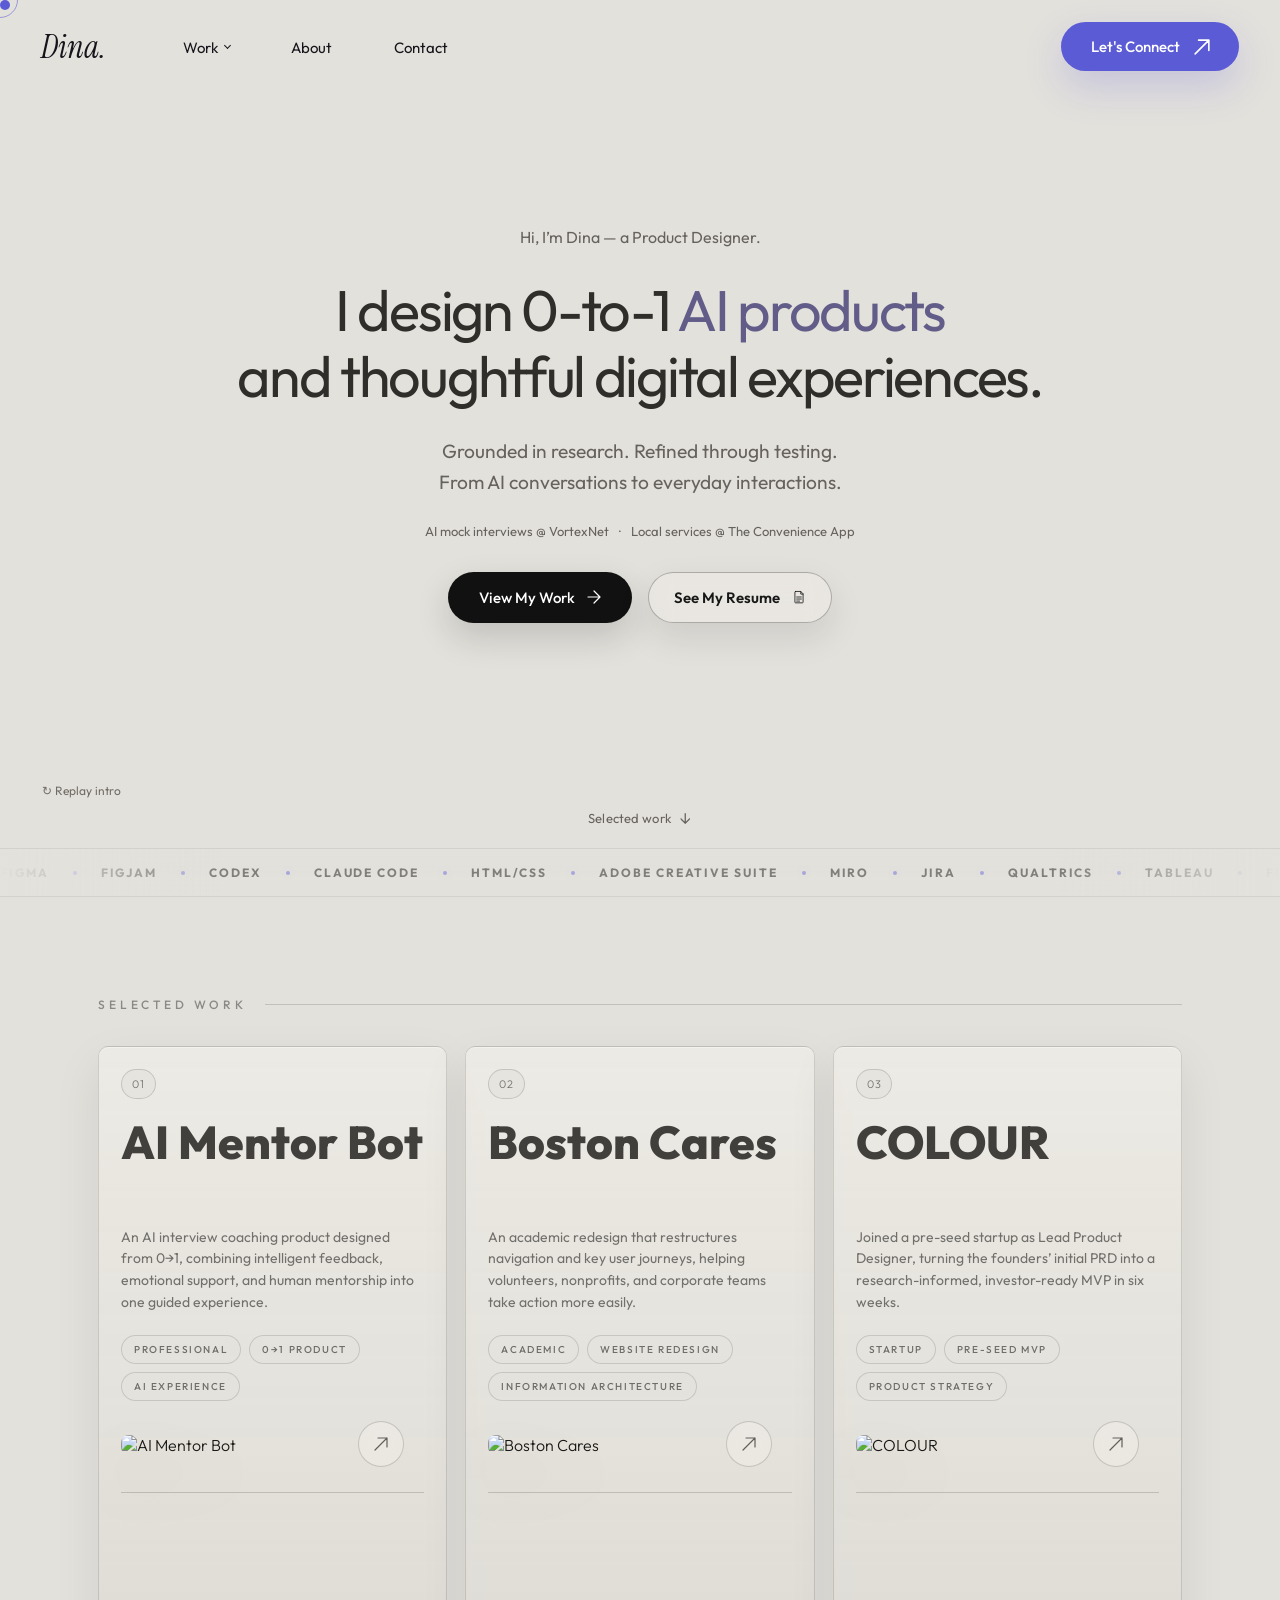
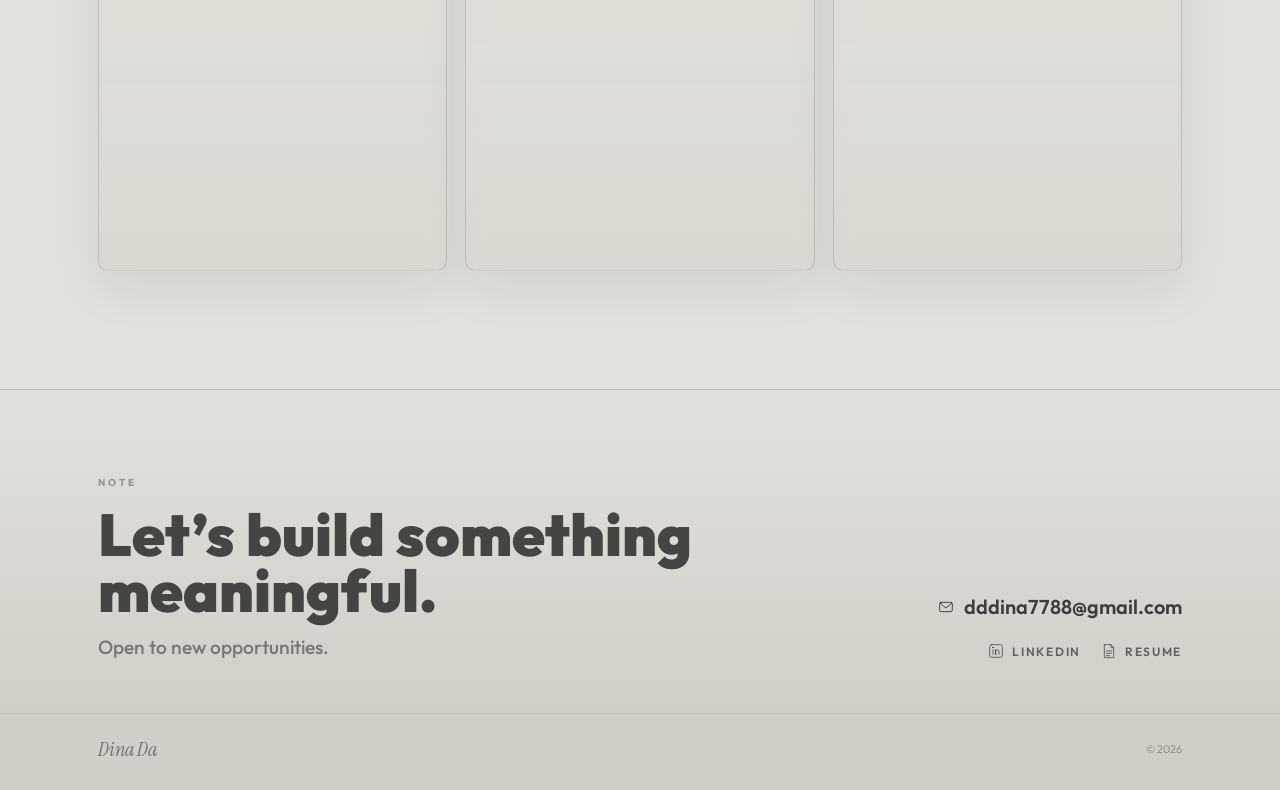
==== commit 6ab29bd8: "Publish approved warm-gray hero and subtle project card glow" ====
--- a/index.html
+++ b/index.html
@@ -412,6 +412,13 @@
     }
   </style>
   <link rel="stylesheet" href="hero-refresh.css">
+  <link rel="stylesheet" href="warm-gray.css">
+  <link rel="stylesheet" href="pixel-intro.css">
+  <link rel="stylesheet" href="text-intro.css?v=2">
+<link rel="stylesheet" href="portfolio-system.css">
+  <script src="portfolio-system.js" defer></script>
+<link rel="stylesheet" href="card-glow.css">
+<script src="card-glow.js" defer></script>
 </head>
 <body>
   <div id="cur"></div>
@@ -447,21 +454,23 @@
   </nav>
 
   <div class="hero-section" id="home">
+    <div class="pixel-curtain" aria-hidden="true"></div>
+    <button class="intro-replay" type="button" aria-label="Replay opening animation">↻ Replay intro</button>
     <div class="hero-refresh-glow" aria-hidden="true"></div>
     <div class="hero-refresh-inner">
       <p class="hero-refresh-intro">Hi, I’m Dina — a Product Designer.</p>
-      <h1 class="hero-refresh-title">From 0 to 1.<br>AI products.<br><em>Everyday experiences.</em></h1>
-      <p class="hero-refresh-description">I turn research into thoughtful digital experiences.<br>Grounded in user insights. Refined through testing.</p>
+      <h1 class="hero-refresh-title"><span class="text-reveal-line">I design 0-to-1 <span class="pixel-accent">AI products</span></span> <span class="text-reveal-line">and thoughtful digital experiences.</span></h1>
+      <p class="hero-refresh-description">Grounded in research. Refined through testing.<br>From AI conversations to everyday interactions.</p>
       <p class="hero-refresh-note">AI mock interviews @ VortexNet <span>·</span> Local services @ The Convenience App</p>
         <div class="hero-cta-row">
           <a href="#projects" class="hero-cta">View My Work <svg width="14" height="14" viewBox="0 0 14 14" fill="none"><path d="M1 7h12M7 1l6 6-6 6" stroke="currentColor" stroke-width="1.2" stroke-linecap="round" stroke-linejoin="round"/></svg></a>
           <a href="resume/Dina_Da_Product_Designer_Resume.pdf" target="_blank" class="hero-cta-outline">See My Resume <svg width="14" height="14" viewBox="0 0 24 24" fill="none" stroke="currentColor" stroke-width="1.4" stroke-linecap="round" stroke-linejoin="round"><path d="M6 2.5h9l4 4V21a1 1 0 01-1 1H6a1 1 0 01-1-1V3.5a1 1 0 011-1z"/><path d="M15 2.5V7h4"/><line x1="8" y1="12" x2="16" y2="12"/><line x1="8" y1="15.5" x2="16" y2="15.5"/><line x1="8" y1="19" x2="13" y2="19"/></svg></a>
         </div>
     </div>
-    <div class="scroll-indicator" aria-hidden="true">
-      <div class="scroll-line"></div>
-      <span class="scroll-text">Scroll Down</span>
-    </div>
+    <a class="scroll-indicator" href="#projects" aria-label="Selected work — scroll to projects">
+      <span class="scroll-text">Selected work</span>
+      <span class="work-cue-arrow" aria-hidden="true">↓</span>
+    </a>
   </div>
 
   <div class="tools-strip" aria-label="Tools Dina works with">
@@ -835,5 +844,6 @@
       reveals.forEach(function(el) { obs.observe(el); });
     })();
   </script>
+<script src="text-intro.js"></script>
 </body>
 </html>
--- a/hero-refresh.css
+++ b/hero-refresh.css
@@ -1,9 +1,9 @@
 /* Hero-only refresh. All selectors are scoped to #home. */
-#home { background: #fff; isolation: isolate; justify-content: center; }
+#home { background: #fff; isolation: isolate; display: grid; place-items: center; min-height: calc(100svh - 52px); padding: 112px 32px; }
 #home::before { display: none; }
 #home .hero-refresh-glow { position: absolute; inset: 0; pointer-events: none; z-index: -1; filter: blur(12px); opacity: .34; animation: heroRefreshGlow 4s ease-out both; }
 #home .hero-refresh-glow::before { content: ''; position: absolute; inset: -12px; padding: 44px; background: conic-gradient(from 35deg, #8dcfff, #9c8cfb, #f2a3c9, #ffd1b0, #a2caff, #8dcfff); -webkit-mask: linear-gradient(#fff 0 0) content-box, linear-gradient(#fff 0 0); -webkit-mask-composite: xor; mask: linear-gradient(#fff 0 0) content-box, linear-gradient(#fff 0 0); mask-composite: exclude; filter: blur(18px); }
-#home .hero-refresh-inner { width: 100%; max-width: 1160px; padding: 115px 32px 120px; text-align: center; position: relative; z-index: 2; }
+#home .hero-refresh-inner { width: 100%; max-width: 1160px; padding: 0; margin: 0 auto; text-align: center; position: relative; z-index: 2; }
 #home .hero-refresh-intro { font-family: 'Outfit', sans-serif; font-size: 18px; font-weight: 400; line-height: 1.5; color: #69656f; margin-bottom: 25px; }
 #home .hero-refresh-title { font-family: 'Outfit', sans-serif; font-size: clamp(48px, 4.8vw, 72px); font-weight: 500; line-height: 1.06; letter-spacing: -.045em; color: #242329; margin: 0; }
 #home .hero-refresh-title em { font-family: 'Instrument Serif', Georgia, serif; font-weight: 400; letter-spacing: -.025em; color: #6660b6; }
@@ -16,7 +16,7 @@
 @keyframes heroRefreshGlow { 0% { opacity: .95; filter: blur(5px); } 30% { opacity: .85; } 100% { opacity: .34; filter: blur(12px); } }
 @keyframes heroRefreshText { from { opacity: 0; transform: translateY(16px); } to { opacity: 1; transform: translateY(0); } }
 @media (max-width: 640px) {
-  #home .hero-refresh-inner { padding: 125px 22px 125px; }
+  #home { min-height: calc(100svh - 46px); padding: 112px 22px; }
   #home .hero-refresh-intro { font-size: 15px; margin-bottom: 23px; }
   #home .hero-refresh-title { font-size: clamp(39px, 9.9vw, 59px); line-height: 1.09; }
   #home .hero-refresh-description { font-size: 16px; margin-top: 25px; }
--- a/warm-gray.css
+++ b/warm-gray.css
@@ -0,0 +1,50 @@
+/* Independent local concept. Never uploaded or deployed. */
+#home { background: #E3E1DC; }
+#home .hero-refresh-glow { z-index: 0; inset: -14px; filter: blur(18px); opacity: 1; animation: none; background: radial-gradient(ellipse 42% 55% at 80% 18%, rgba(181,174,216,.48), transparent 100%), radial-gradient(ellipse 35% 48% at 9% 45%, rgba(187,200,217,.38), transparent 100%), radial-gradient(ellipse 40% 52% at 48% 48%, rgba(240,237,231,.9), transparent 100%); }
+/* One entrance bloom, then a quiet residual glow. */
+#home .hero-refresh-glow::before {
+ display: block; content: ''; position: absolute; inset: -8px; padding: clamp(26px,4vw,58px);
+ background: conic-gradient(from 35deg, #b9a0ff 0deg, #7970ee 75deg, #e5a3d0 140deg, #eee3ff 190deg, #91d9f3 250deg, #a89af7 320deg, #b9a0ff 360deg);
+ -webkit-mask: linear-gradient(#fff 0 0) content-box, linear-gradient(#fff 0 0); -webkit-mask-composite: xor;
+ mask: linear-gradient(#fff 0 0) content-box, linear-gradient(#fff 0 0); mask-composite: exclude;
+ filter: blur(17px); opacity: .12; transform-origin: center;
+ animation: grayEntranceRim 3.8s cubic-bezier(.22,.61,.36,1) both;
+}
+#home .hero-refresh-glow::after {
+ content: ''; position: absolute; inset: 0; pointer-events: none;
+ background: radial-gradient(ellipse 44% 60% at 100% 5%, rgba(151,125,245,.85), transparent 100%), radial-gradient(ellipse 36% 55% at 0% 65%, rgba(132,211,246,.82), transparent 100%), radial-gradient(ellipse 50% 40% at 75% 110%, rgba(232,160,215,.7), transparent 100%), radial-gradient(ellipse 32% 27% at 15% 0%, rgba(253,246,255,.9), transparent 100%);
+ opacity: .06; animation: grayEntranceBloom 3.8s ease-out both;
+}
+@keyframes grayEntranceRim {
+ 0% { opacity: .15; transform: scale(1.035); filter: blur(25px); }
+ 14% { opacity: 1; transform: scale(1); filter: blur(12px); }
+ 38% { opacity: 1; transform: scale(1.005); filter: blur(18px); }
+ 72% { opacity: .4; filter: blur(23px); }
+ 100% { opacity: .12; transform: scale(1.01); filter: blur(25px); }
+}
+@keyframes grayEntranceBloom {
+ 0% { opacity: .06; transform: scale(1.04); }
+ 19% { opacity: .95; transform: scale(1); }
+ 38% { opacity: .8; }
+ 100% { opacity: .06; transform: scale(1.015); }
+}
+#home .hero-refresh-inner { max-width: 1180px; }
+#home .hero-refresh-intro { font-weight: 400; font-size: 16px; color: #66625D; margin-bottom: 28px; }
+#home .hero-refresh-title { font-size: clamp(37px, 4.5vw, 64px); line-height: 1.15; font-weight: 400; letter-spacing: -.04em; color: #302E2B; animation: grayTextIn .8s ease-out both; }
+#home .gray-roll { color: #625C89; display: inline-block; white-space: nowrap; overflow: hidden; vertical-align: bottom; padding-bottom: .08em; margin-bottom: -.08em; }
+#home .gray-roll > span > span { display: inline-block; transform-origin: 50% 100%; animation: grayLetterIn .9s cubic-bezier(.16,1,.3,1) both; animation-delay: calc(.18s + var(--delay)); }
+#home .hero-refresh-description { color: #66625D; font-weight: 400; font-size: clamp(16px,1.5vw,20px); margin-top: 27px; }
+#home .hero-refresh-note { color: #777269; margin-top: 22px; }
+#home .hero-cta-row { margin-top: 30px; }
+#home .hero-cta-outline { background: rgba(240,237,231,.45); }
+@keyframes grayTextIn { from { opacity: 0; transform: translateY(8px); } to { opacity: 1; transform: translateY(0); } }
+@keyframes grayLetterIn { from { transform: translateY(110%) rotateX(-65deg); opacity: .1; } to { transform: translateY(0) rotateX(0); opacity: 1; } }
+@media(max-width:640px) {
+ #home .hero-refresh-intro { font-size: 14px; margin-bottom: 24px; }
+ #home .hero-refresh-title { font-size: clamp(32px,8.3vw,48px); line-height: 1.18; letter-spacing: -.035em; }
+ #home .hero-refresh-description { font-size: 16px; }
+ #home .hero-refresh-note { font-size: 12px; }
+}
+@media(prefers-reduced-motion:reduce) {
+ #home .hero-refresh-glow, #home .hero-refresh-glow::before, #home .hero-refresh-glow::after, #home .hero-refresh-title, #home .gray-roll > span > span { animation:none; }
+}
--- a/pixel-intro.css
+++ b/pixel-intro.css
@@ -0,0 +1,25 @@
+/* Local pixel-reveal exploration, independently implemented. */
+#home .pixel-accent { color: #625C89; }
+#home .pixel-curtain { position:absolute; inset:0; z-index:7; pointer-events:none; display:grid; grid-template-columns:repeat(var(--columns,20),1fr); grid-template-rows:repeat(var(--rows,12),1fr); overflow:hidden; }
+#home .pixel-cell { background:var(--tile,#E3E1DC); box-shadow:inset 0 0 0 .5px rgba(255,255,255,.2); opacity:0; }
+#home.is-revealing .pixel-cell { animation:pixelDissolve .58s cubic-bezier(.4,0,.2,1) both; animation-delay:var(--tile-delay); }
+#home .hero-refresh-glow::before, #home .hero-refresh-glow::after, #home .hero-refresh-title, #home .hero-cta-row { animation:none; opacity:1; transform:none; }
+#home .hero-refresh-glow::before { opacity:.12; }
+#home .hero-refresh-glow::after { opacity:.06; }
+#home.is-revealing .hero-refresh-glow::before { animation:grayEntranceRim 2.3s ease-out .35s both; }
+#home.is-revealing .hero-refresh-glow::after { animation:grayEntranceBloom 2.3s ease-out .35s both; }
+#home.is-revealing .hero-refresh-inner { animation:pixelContentIn 1s ease-out .25s both; }
+#home .intro-replay { position:absolute; z-index:8; bottom:40px; left:32px; border:0; background:transparent; color:#716D66; font:400 12px 'Outfit',sans-serif; cursor:pointer; padding:10px; border-radius:20px; }
+#home .intro-replay:hover { background:rgba(255,255,255,.25); color:#4C4BC8; }
+#home .intro-replay:focus-visible { outline:2px solid #5B5BD6; outline-offset:3px; }
+@keyframes pixelDissolve { 0% {opacity:1;transform:scale(1.01);} 40% {opacity:.9;} 100% {opacity:0;transform:scale(.65);} }
+@keyframes pixelContentIn { from { opacity:.2; transform:translateY(8px); } to { opacity:1; transform:none; } }
+/* Review-only query freezes the opening at 0.9s for a representative still. */
+#home.pixel-review .pixel-cell { animation-delay:calc(var(--tile-delay) - .9s); animation-play-state:paused; }
+#home.pixel-review .hero-refresh-glow::before, #home.pixel-review .hero-refresh-glow::after { animation-delay:-.55s; animation-play-state:paused; }
+#home.pixel-review .hero-refresh-inner { animation:none; }
+@media(max-width:640px) { #home .intro-replay { left:12px; bottom:30px; font-size:10px; padding:6px; } }
+@media(prefers-reduced-motion:reduce) {
+ #home .pixel-curtain {display:none;}
+ #home.is-revealing .hero-refresh-glow::before, #home.is-revealing .hero-refresh-glow::after, #home.is-revealing .hero-refresh-inner {animation:none;}
+}
--- a/text-intro.css
+++ b/text-intro.css
@@ -0,0 +1,41 @@
+/* Local concept: subtle text reveal plus perimeter glow; no pixel curtain. */
+#home { background:#E3E1DC; }
+#home .pixel-curtain { display:none; }
+#home.is-revealing .hero-refresh-inner { animation:none; }
+#home .text-reveal-line { display:block; }
+#home.is-revealing .text-reveal-line { animation:quietTextReveal .85s cubic-bezier(.22,1,.36,1) both; }
+#home.is-revealing .text-reveal-line:nth-child(2) { animation-delay:.1s; }
+@keyframes quietTextReveal { from { opacity:0; transform:translateY(5px); filter:blur(2px); } to { opacity:1; transform:none; filter:blur(0); } }
+@media(prefers-reduced-motion:reduce) { #home.is-revealing .text-reveal-line { animation:none; } }
+
+/* Quiet project cue; the existing skills strip remains unchanged. */
+#home .scroll-indicator { min-width:0; height:44px; bottom:8px; padding:0 12px; gap:8px; border:0; border-radius:0; background:none; box-shadow:none; backdrop-filter:none; text-decoration:none; color:#66625D; opacity:1; animation:none; transform:translateX(-50%); transition:color .2s; }
+#home .scroll-indicator::before, #home .scroll-indicator::after { display:none; }
+#home .scroll-indicator:hover { background:none; color:#5B5BD6; transform:translateX(-50%); }
+#home .scroll-text { font:400 13px/1.4 'Outfit',sans-serif; letter-spacing:.01em; text-transform:none; color:inherit; }
+#home .work-cue-arrow { font:300 19px/1 'Outfit',sans-serif; transition:transform .2s; }
+#home .scroll-indicator:hover .work-cue-arrow { transform:translateY(3px); }
+#home .scroll-indicator:focus-visible { outline:2px solid #5B5BD6; outline-offset:3px; }
+@media(prefers-reduced-motion:reduce) { #home .work-cue-arrow { transition:none; } #home .scroll-indicator:hover .work-cue-arrow { transform:none; } }
+
+/* Entrance light fades completely back to the shared warm-gray surface. */
+#home .hero-refresh-glow { background:transparent; }
+#home .hero-refresh-glow::before, #home .hero-refresh-glow::after { opacity:0; }
+#home.is-revealing .hero-refresh-glow::before { animation-name:entranceRimFadeOut; }
+#home.is-revealing .hero-refresh-glow::after { animation-name:entranceBloomFadeOut; }
+@keyframes entranceRimFadeOut {
+ 0% { opacity:0; transform:scale(1.035); filter:blur(25px); }
+ 14% { opacity:1; transform:scale(1); filter:blur(12px); }
+ 38% { opacity:1; transform:scale(1.005); filter:blur(18px); }
+ 72% { opacity:.3; filter:blur(23px); }
+ 100% { opacity:0; transform:scale(1.01); filter:blur(25px); }
+}
+@keyframes entranceBloomFadeOut {
+ 0% { opacity:0; transform:scale(1.04); }
+ 19% { opacity:.95; transform:scale(1); }
+ 38% { opacity:.8; }
+ 100% { opacity:0; transform:scale(1.015); }
+}
+@media(prefers-reduced-motion:reduce) {
+ #home.is-revealing .hero-refresh-glow::before, #home.is-revealing .hero-refresh-glow::after { animation:none; opacity:0; }
+}
--- a/portfolio-system.css
+++ b/portfolio-system.css
@@ -0,0 +1,28 @@
+/* Shared portfolio shell. Project artwork, content layouts and About structure remain intact. */
+:root { --portfolio-bg:#E3E1DC; --portfolio-ink:#302E2B; --portfolio-muted:#66625D; --portfolio-accent:#5B5BD6; --portfolio-sans:'Outfit',sans-serif; --portfolio-logo:'Instrument Serif',Georgia,serif; --portfolio-gutter:clamp(24px,3.2vw,52px); }
+a:focus-visible, button:focus-visible, [tabindex="0"]:focus-visible { outline:2px solid var(--portfolio-accent); outline-offset:4px; }
+html { scroll-padding-top:104px; }
+#home .pixel-accent { white-space:nowrap; }
+#home .hero-refresh-note { color:#66625D; }
+.portfolio-case .site-header { position:fixed; inset:0 0 auto; left:0; width:100%; margin:0; transform:none; padding:18px var(--portfolio-gutter); min-height:84px; z-index:1000; background:rgba(227,225,220,.78); backdrop-filter:blur(18px); border-bottom:1px solid rgba(48,46,43,.07); }
+.portfolio-case .site-header .brand, .portfolio-colour nav .nav-name { display:inline-flex; align-items:center; min-height:44px; font:italic 400 32px/1 var(--portfolio-logo); letter-spacing:0; color:var(--portfolio-ink); text-shadow:none; }
+.portfolio-case .site-header .nav a, .portfolio-colour nav .nav-back { display:inline-flex; align-items:center; min-height:44px; font:400 15px/1.4 var(--portfolio-sans); letter-spacing:0; text-transform:none; color:var(--portfolio-muted); padding:0; background:transparent; border:0; box-shadow:none; }
+.portfolio-case .site-header .nav a:hover, .portfolio-colour nav .nav-back:hover { color:var(--portfolio-accent); background:transparent; }
+.portfolio-colour nav { padding:18px var(--portfolio-gutter); min-height:84px; background:rgba(227,225,220,.78); backdrop-filter:blur(18px); border-bottom:1px solid rgba(48,46,43,.07); }
+/* Descriptive labels have a readable base contrast; project art colors are preserved. */
+.portfolio-case .hero-meta span, .portfolio-case .section-kicker { color:#666575; }
+@media(max-width:900px) {
+ .portfolio-case .site-header, .portfolio-colour nav { padding:14px 22px; min-height:72px; }
+ .portfolio-case .site-header .brand, .portfolio-colour nav .nav-name { font-size:28px; }
+ .portfolio-case .site-header .nav a, .portfolio-colour nav .nav-back { font-size:14px; }
+ .portfolio-colour .card-grid { grid-template-columns:minmax(0,1fr) !important; }
+ .portfolio-colour .card { min-width:0; overflow-wrap:break-word; }
+ .portfolio-colour .two-col > *, .portfolio-colour .quad-grid > * { min-width:0; }
+}
+@media(max-width:640px) {
+ #home .hero-refresh-inner { max-width:100%; }
+ #home .hero-refresh-title { font-size:clamp(30px,8vw,44px); }
+ .portfolio-colour .img-three, .portfolio-colour .img-four, .portfolio-colour .img-five { grid-template-columns:repeat(2,minmax(0,1fr)); }
+}
+@media(hover:none) { #cur,#cur-ring { display:none; } body,a,button { cursor:auto; } }
+@media(prefers-reduced-motion:reduce) { html { scroll-behavior:auto !important; } }
--- a/card-glow.css
+++ b/card-glow.css
@@ -0,0 +1,17 @@
+/* Independently authored light treatment; existing card layout stays intact. */
+.project-card { isolation:isolate; --light-x:50%; --light-y:45%; }
+.card-light, .card-entry-shine { position:absolute; inset:0; border-radius:inherit; pointer-events:none; opacity:0; }
+.card-light { z-index:0; background:radial-gradient(ellipse 260px 300px at var(--light-x) var(--light-y),rgba(172,149,240,.21),rgba(157,213,237,.12) 38%,rgba(231,174,210,.08) 58%,transparent 78%); transition:opacity .45s ease; }
+.project-card::after, .card-entry-shine { content:''; position:absolute; inset:0; z-index:4; border-radius:inherit; padding:1.5px; pointer-events:none; -webkit-mask:linear-gradient(#fff 0 0) content-box,linear-gradient(#fff 0 0); -webkit-mask-composite:xor; mask:linear-gradient(#fff 0 0) content-box,linear-gradient(#fff 0 0); mask-composite:exclude; }
+.project-card::after { background:radial-gradient(ellipse 320px 420px at var(--light-x) var(--light-y),#a295e4 5%,#a8d9ec 38%,#dcaaca 66%,transparent 100%); opacity:0; transition:opacity .45s ease; }
+.card-entry-shine { background:linear-gradient(115deg,transparent 25%,#b4a0ed 39%,#b0e0ed 49%,#e0b0ce 59%,transparent 73%); background-size:300% 100%; }
+.project-card.light-enter .card-entry-shine { animation:cardLightSweep 1.65s ease-out var(--light-delay,0ms) both; }
+@keyframes cardLightSweep { 0% { background-position:100% 0; opacity:0; } 20% { opacity:.9; } 70% { opacity:.75; } 100% { background-position:0% 0; opacity:0; } }
+@media(hover:hover) and (pointer:fine) {
+ .project-card:hover .card-light, .project-card:hover::after { opacity:1; }
+}
+.project-card:focus-visible .card-light, .project-card:focus-visible::after { opacity:1; }
+@media(prefers-reduced-motion:reduce) {
+ .project-card.light-enter .card-entry-shine { animation:none; }
+ .card-light, .project-card::after { transition:none; }
+}
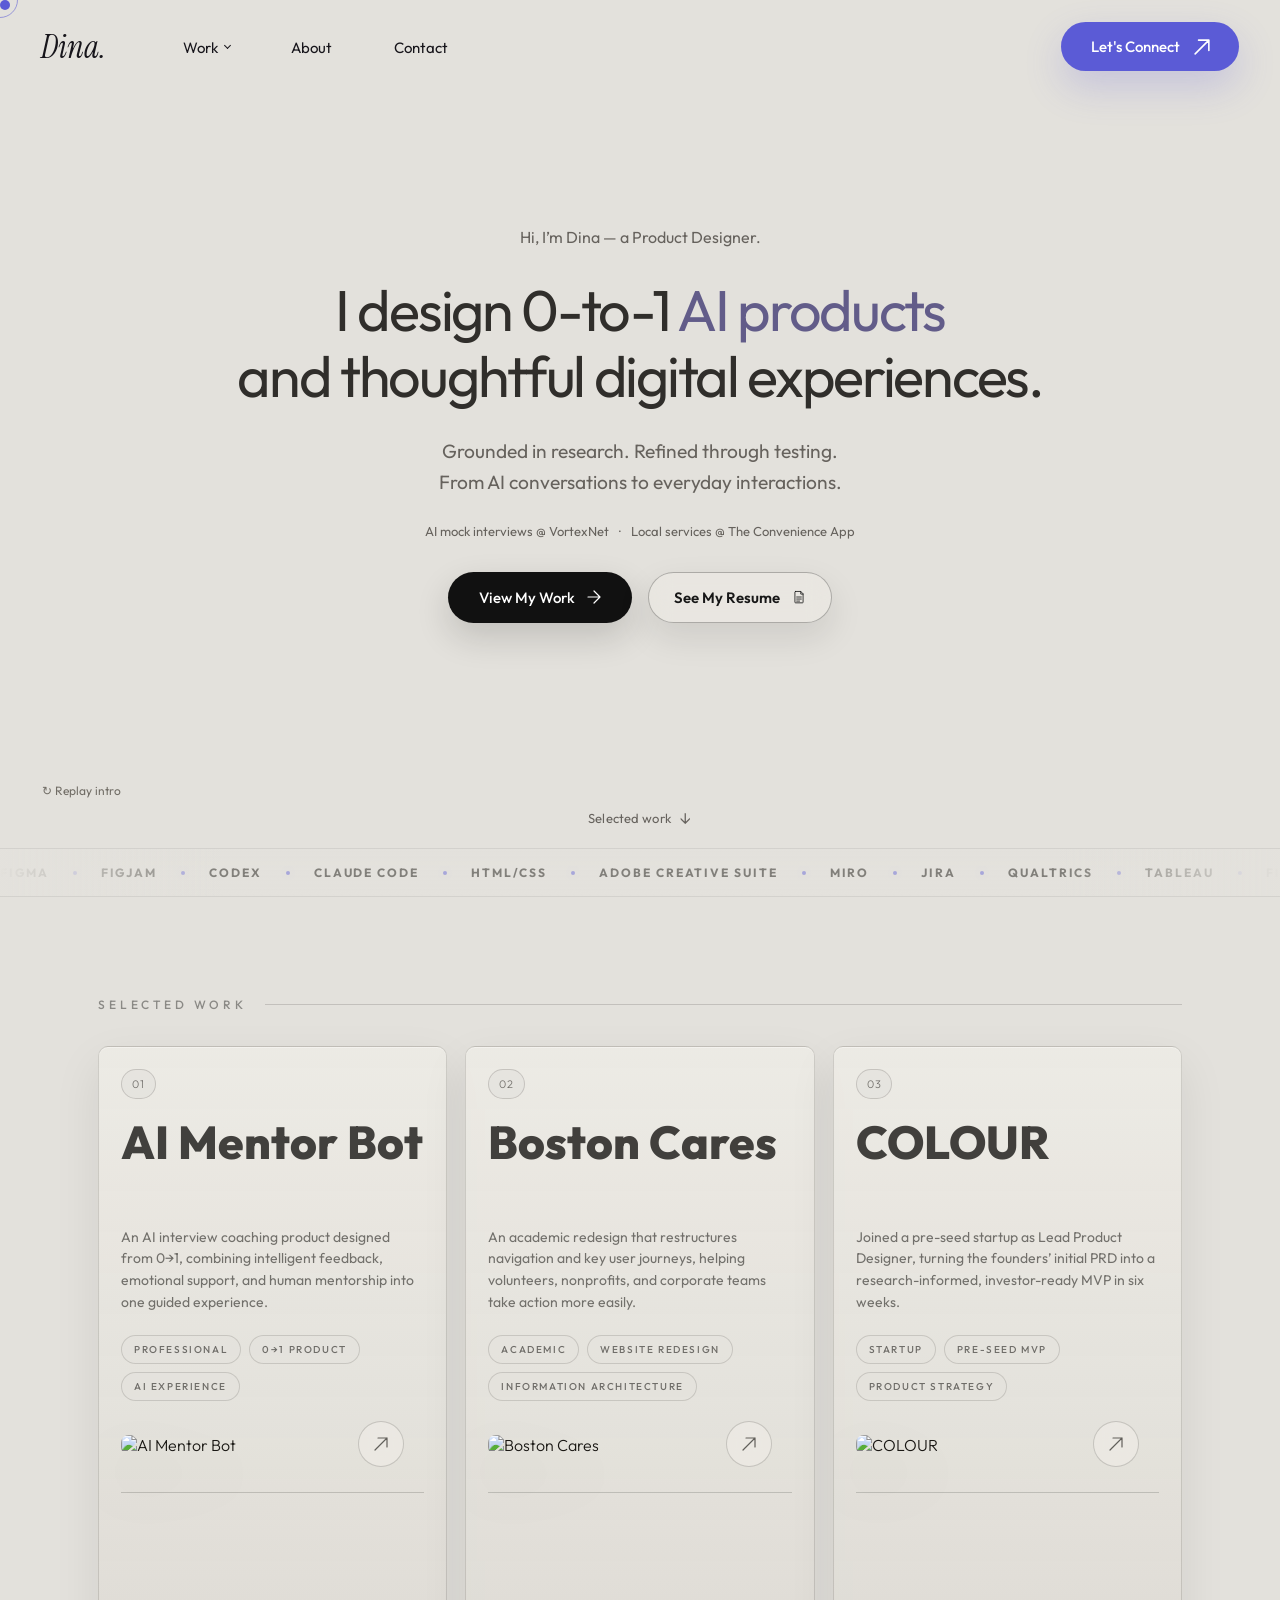
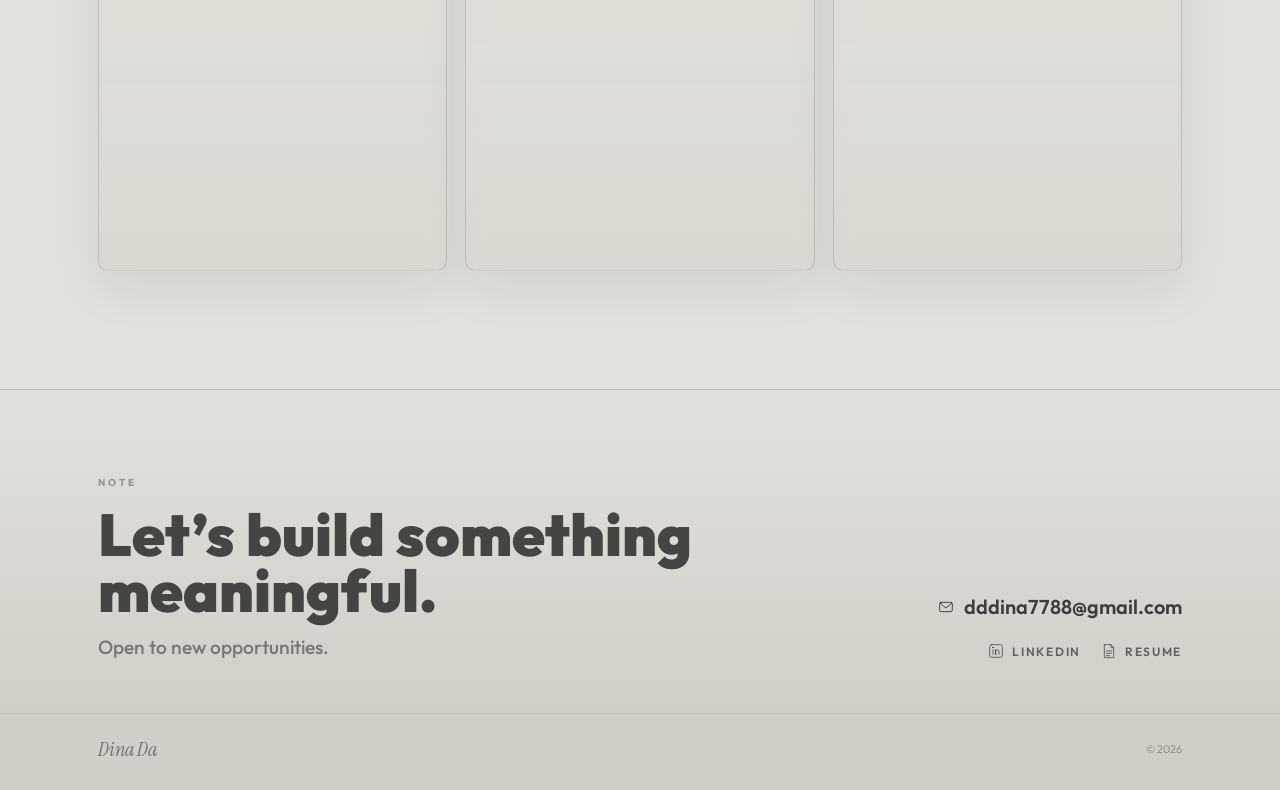
==== commit f7826b4d: "Add approved cursor-following ambient light across portfolio" ====
--- a/index.html
+++ b/index.html
@@ -419,6 +419,10 @@
   <script src="portfolio-system.js" defer></script>
 <link rel="stylesheet" href="card-glow.css">
 <script src="card-glow.js" defer></script>
+<link rel="stylesheet" href="./site-ambient.css">
+<script src="./site-ambient.js" defer></script>
+<link rel="stylesheet" href="./home-hover-light.css">
+<script src="./home-hover-light.js" defer></script>
 </head>
 <body>
   <div id="cur"></div>
--- a/site-ambient.css
+++ b/site-ambient.css
@@ -0,0 +1,5 @@
+/* A background-only layer: no overlay on text, artwork, menus or hit targets. */
+@property --ambient-strength{syntax:'<number>';inherits:true;initial-value:0}
+html{--ambient-x:50vw;--ambient-y:40vh;--ambient-strength:0;transition:--ambient-strength .45s ease;--ambient-gradient:radial-gradient(ellipse 390px 430px at var(--ambient-x) var(--ambient-y),rgba(172,149,240,calc(.12 * var(--ambient-strength))),rgba(157,213,237,calc(.075 * var(--ambient-strength))) 38%,rgba(231,174,210,calc(.04 * var(--ambient-strength))) 58%,transparent 80%)}
+html.ambient-active{--ambient-strength:1}
+@media(hover:none),(pointer:coarse),(prefers-reduced-motion:reduce){html.ambient-active{--ambient-strength:0}html{transition:none}}
--- a/home-hover-light.css
+++ b/home-hover-light.css
@@ -0,0 +1,7 @@
+/* Same local light palette as project cards; independent of the opening animation. */
+#home{--hover-light-x:50%;--hover-light-y:45%}
+#home .home-hover-light,#home .home-hover-rim{position:absolute;inset:0;pointer-events:none;opacity:0;transition:opacity .45s ease;z-index:1}
+#home .home-hover-light{background:radial-gradient(ellipse 360px 420px at var(--hover-light-x) var(--hover-light-y),rgba(172,149,240,.21),rgba(157,213,237,.12) 38%,rgba(231,174,210,.08) 58%,transparent 78%)}
+#home .home-hover-rim{padding:1.5px;background:radial-gradient(ellipse 420px 480px at var(--hover-light-x) var(--hover-light-y),#a295e4 5%,#a8d9ec 38%,#dcaaca 66%,transparent 100%);-webkit-mask:linear-gradient(#fff 0 0) content-box,linear-gradient(#fff 0 0);-webkit-mask-composite:xor;mask:linear-gradient(#fff 0 0) content-box,linear-gradient(#fff 0 0);mask-composite:exclude}
+@media(hover:hover) and (pointer:fine){#home:hover:not(.is-revealing) .home-hover-light,#home:hover:not(.is-revealing) .home-hover-rim{opacity:1}}
+@media(prefers-reduced-motion:reduce){#home .home-hover-light,#home .home-hover-rim{transition:none}}
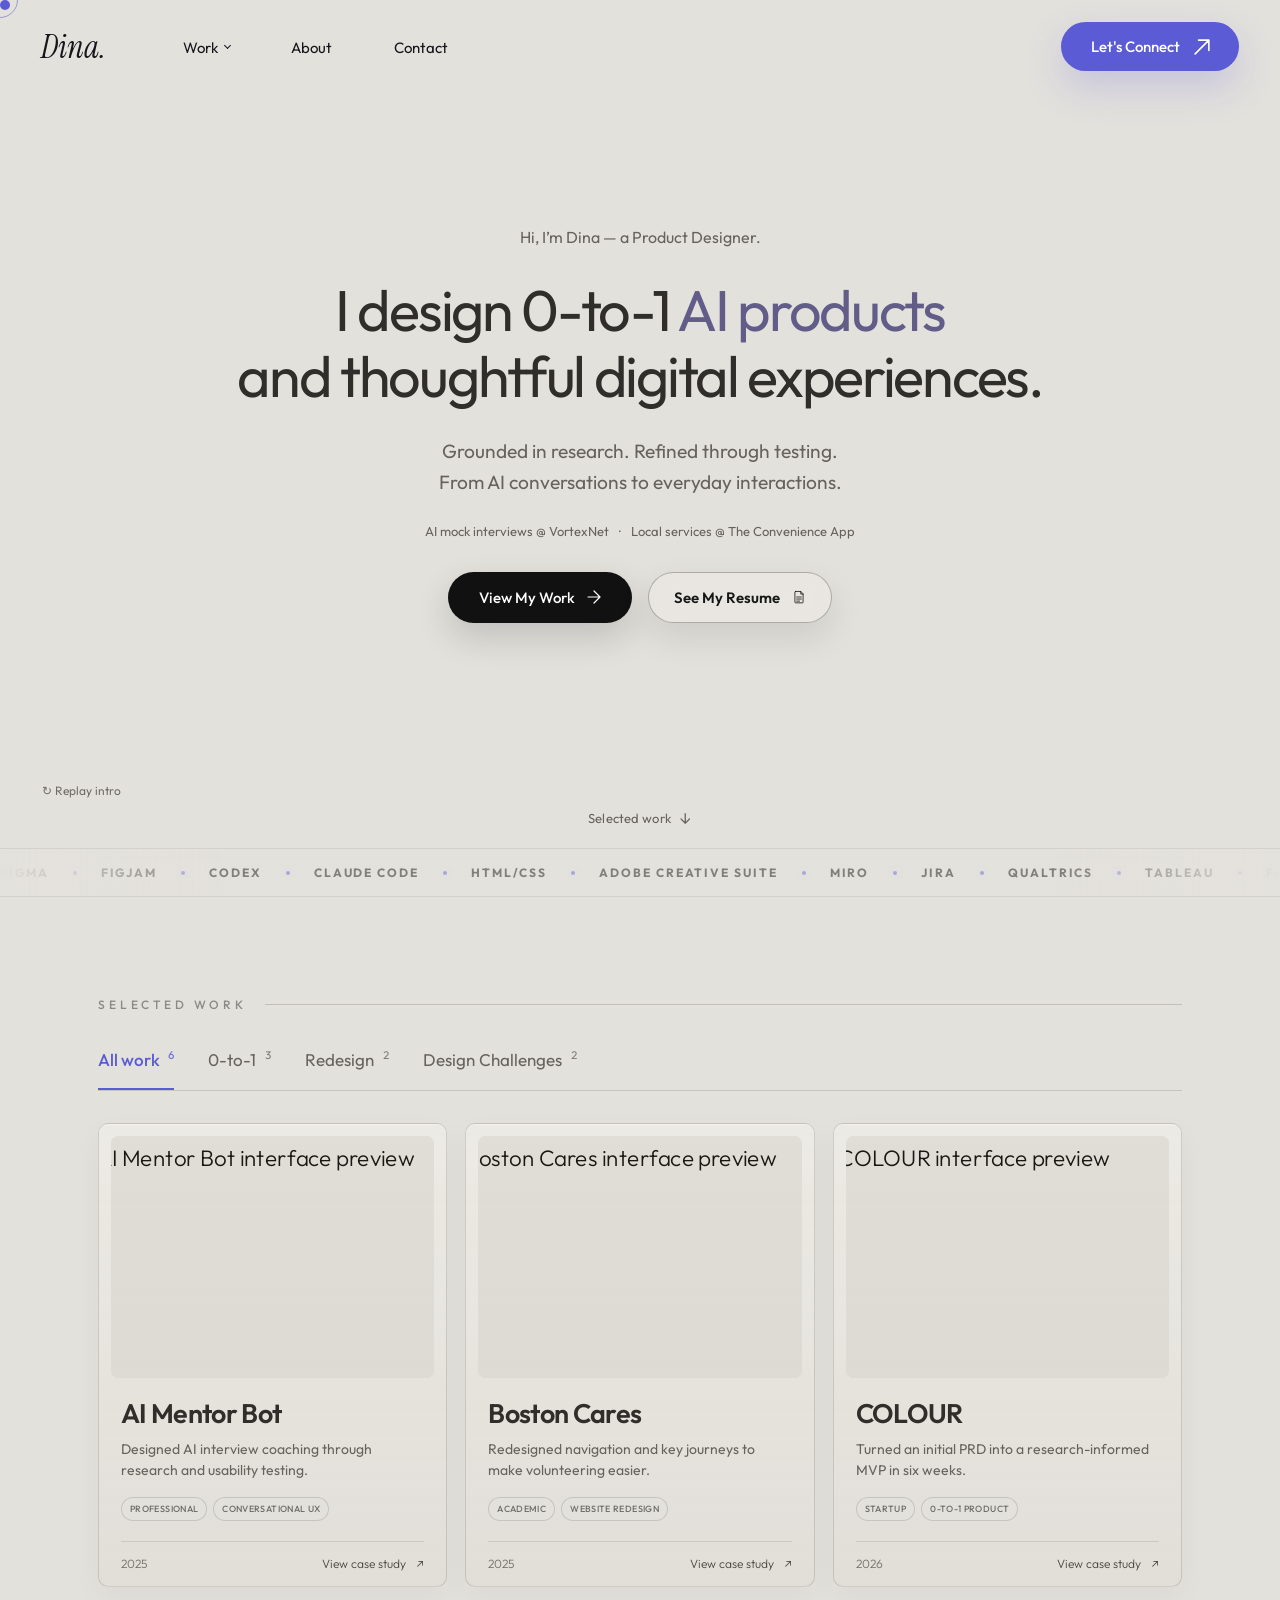
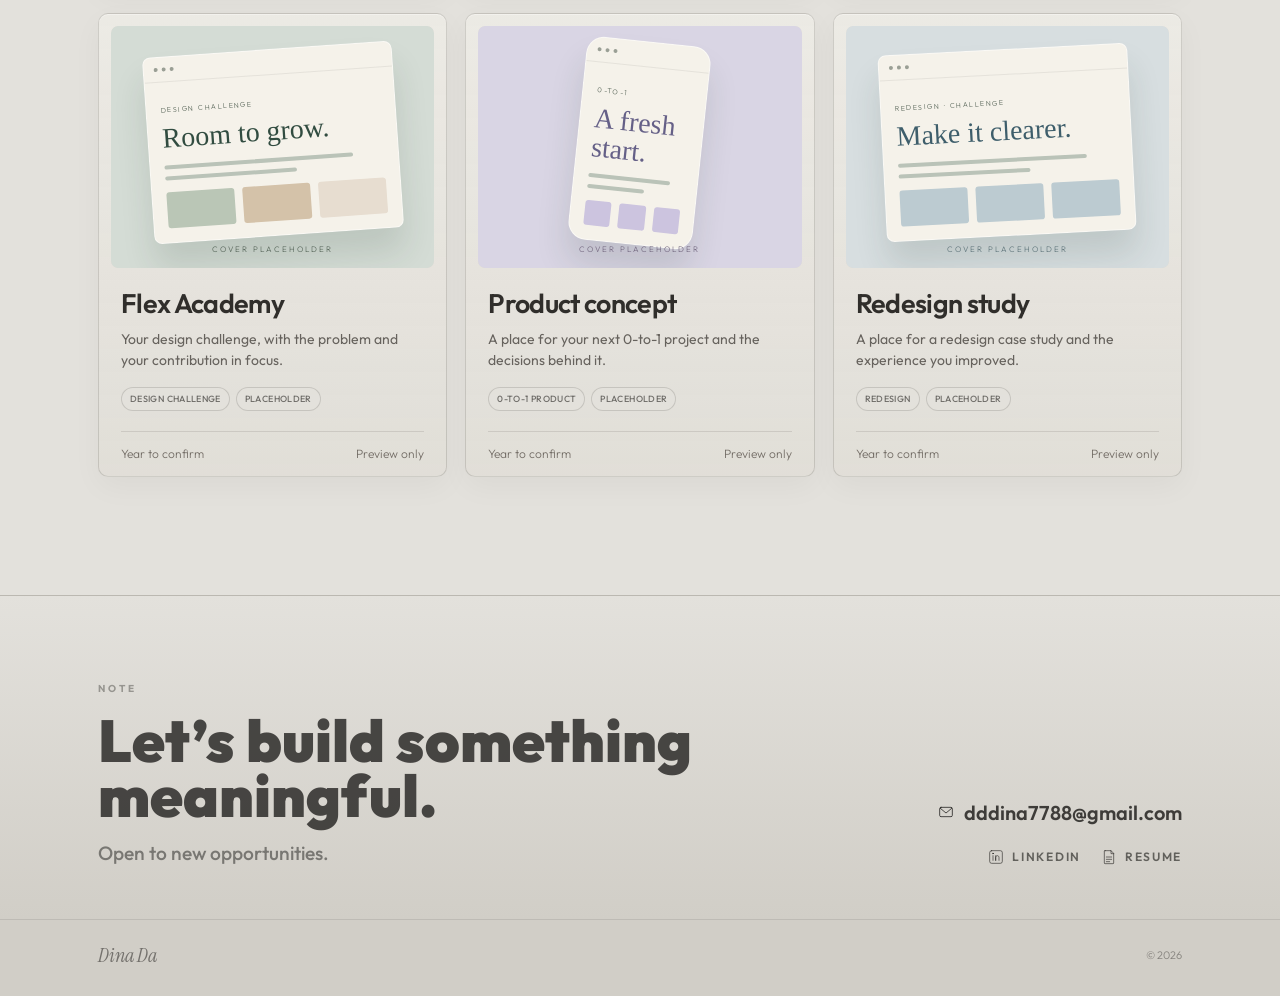
==== commit 8f9a9bcf: "Publish compact six-project catalog with filters and years" ====
--- a/index.html
+++ b/index.html
@@ -423,6 +423,8 @@
 <script src="./site-ambient.js" defer></script>
 <link rel="stylesheet" href="./home-hover-light.css">
 <script src="./home-hover-light.js" defer></script>
+<link rel="stylesheet" href="project-catalog.css">
+<script src="project-catalog.js" defer></script>
 </head>
 <body>
   <div id="cur"></div>
@@ -509,43 +511,43 @@
   <section id="projects">
     <div class="section-inner">
       <p class="section-label reveal">Selected Work</p>
-      <div class="projects-list">
-        <a href="ai-mentor-bot/" class="project-card reveal">
-          <div class="project-left">
-            <p class="project-number">01</p>
-            <h2 class="project-title">AI Mentor Bot</h2>
-            <p class="project-desc">An AI interview coaching product designed from 0→1, combining intelligent feedback, emotional support, and human mentorship into one guided experience.</p>
-            <div class="project-tags"><span class="tag">Professional</span><span class="tag">0→1 Product</span><span class="tag">AI Experience</span></div>
-          </div>
-          <div class="project-right">
-            <div class="project-image"><img src="images/covers/project1.png" alt="AI Mentor Bot" style="width:100%;height:100%;object-fit:cover;"></div>
-            <div class="project-arrow"><svg width="14" height="14" viewBox="0 0 14 14" fill="none"><path d="M1 13L13 1M13 1H4M13 1v9" stroke="currentColor" stroke-width="1.2" stroke-linecap="round"/></svg></div>
-          </div>
-        </a>
-        <a href="boston-cares/" class="project-card reveal">
-          <div class="project-left">
-            <p class="project-number">02</p>
-            <h2 class="project-title">Boston Cares</h2>
-            <p class="project-desc">An academic redesign that restructures navigation and key user journeys, helping volunteers, nonprofits, and corporate teams take action more easily.</p>
-            <div class="project-tags"><span class="tag">Academic</span><span class="tag">Website Redesign</span><span class="tag">Information Architecture</span></div>
-          </div>
-          <div class="project-right">
-            <div class="project-image"><img src="images/covers/project2.png" alt="Boston Cares" style="width:100%;height:100%;object-fit:cover;"></div>
-            <div class="project-arrow"><svg width="14" height="14" viewBox="0 0 14 14" fill="none"><path d="M1 13L13 1M13 1H4M13 1v9" stroke="currentColor" stroke-width="1.2" stroke-linecap="round"/></svg></div>
-          </div>
-        </a>
-        <a href="colour.html" class="project-card reveal">
-          <div class="project-left">
-            <p class="project-number">03</p>
-            <h2 class="project-title">COLOUR</h2>
-            <p class="project-desc">Joined a pre-seed startup as Lead Product Designer, turning the founders&rsquo; initial PRD into a research-informed, investor-ready MVP in six weeks.</p>
-            <div class="project-tags"><span class="tag">Startup</span><span class="tag">Pre-seed MVP</span><span class="tag">Product Strategy</span></div>
-          </div>
-          <div class="project-right">
-            <div class="project-image"><img src="images/covers/project3.png" alt="COLOUR" style="width:100%;height:100%;object-fit:cover;"></div>
-            <div class="project-arrow"><svg width="14" height="14" viewBox="0 0 14 14" fill="none"><path d="M1 13L13 1M13 1H4M13 1v9" stroke="currentColor" stroke-width="1.2" stroke-linecap="round"/></svg></div>
-          </div>
-        </a>
+      <div class="project-filter-bar" role="group" aria-label="Filter projects">
+<button type="button" data-filter="all" aria-pressed="true" aria-controls="filtered-projects">All work <span>6</span></button>
+<button type="button" data-filter="zero" aria-pressed="false" aria-controls="filtered-projects">0-to-1 <span>3</span></button>
+<button type="button" data-filter="redesign" aria-pressed="false" aria-controls="filtered-projects">Redesign <span>2</span></button>
+<button type="button" data-filter="challenge" aria-pressed="false" aria-controls="filtered-projects">Design Challenges <span>2</span></button>
+</div>
+<p class="filter-status sr-only" aria-live="polite" aria-atomic="true">Showing all 6 projects</p><div class="projects-list" id="filtered-projects">
+        <a href="ai-mentor-bot/" class="project-card reveal" data-category="zero">
+<div class="project-right"><div class="project-image"><img src="images/covers/project1.png" alt="AI Mentor Bot interface preview" loading="lazy"></div></div>
+<div class="project-left"><h2 class="project-title">AI Mentor Bot</h2><p class="project-desc">Designed AI interview coaching through research and usability testing.</p><div class="project-tags"><span class="tag">Professional</span><span class="tag">Conversational UX</span></div></div>
+<div class="project-card-footer"><time datetime="2025">2025</time><span class="case-link">View case study <span aria-hidden="true">↗</span></span></div>
+</a>
+        <a href="boston-cares/" class="project-card reveal" data-category="redesign">
+<div class="project-right"><div class="project-image"><img src="images/covers/project2.png" alt="Boston Cares interface preview" loading="lazy"></div></div>
+<div class="project-left"><h2 class="project-title">Boston Cares</h2><p class="project-desc">Redesigned navigation and key journeys to make volunteering easier.</p><div class="project-tags"><span class="tag">Academic</span><span class="tag">Website Redesign</span></div></div>
+<div class="project-card-footer"><time datetime="2025">2025</time><span class="case-link">View case study <span aria-hidden="true">↗</span></span></div>
+</a>
+        <a href="colour.html" class="project-card reveal" data-category="zero">
+<div class="project-right"><div class="project-image"><img src="images/covers/project3.png" alt="COLOUR interface preview" loading="lazy"></div></div>
+<div class="project-left"><h2 class="project-title">COLOUR</h2><p class="project-desc">Turned an initial PRD into a research-informed MVP in six weeks.</p><div class="project-tags"><span class="tag">Startup</span><span class="tag">0-to-1 Product</span></div></div>
+<div class="project-card-footer"><time datetime="2026">2026</time><span class="case-link">View case study <span aria-hidden="true">↗</span></span></div>
+</a>
+<article class="project-card reveal preview-card" data-category="challenge">
+<div class="project-right"><div class="placeholder-art academy" aria-label="Placeholder cover illustration"><div class="mock-browser"><div class="mock-nav"><i></i><i></i><i></i></div><div class="mock-body"><span class="mock-eyebrow">DESIGN CHALLENGE</span><strong>Room to grow.</strong><div class="mock-line"></div><div class="mock-line short"></div><div class="mock-tiles"><i></i><i></i><i></i></div></div></div><span class="art-caption">COVER PLACEHOLDER</span></div></div>
+<div class="project-left"><h2 class="project-title">Flex Academy</h2><p class="project-desc">Your design challenge, with the problem and your contribution in focus.</p><div class="project-tags"><span class="tag">Design Challenge</span><span class="tag">Placeholder</span></div></div>
+<div class="project-card-footer"><span class="year-pending">Year to confirm</span><span class="case-link">Preview only</span></div>
+</article>
+<article class="project-card reveal preview-card" data-category="zero">
+<div class="project-right"><div class="placeholder-art concept" aria-label="Placeholder cover illustration"><div class="mock-browser"><div class="mock-nav"><i></i><i></i><i></i></div><div class="mock-body"><span class="mock-eyebrow">0-TO-1</span><strong>A fresh start.</strong><div class="mock-line"></div><div class="mock-line short"></div><div class="mock-tiles"><i></i><i></i><i></i></div></div></div><span class="art-caption">COVER PLACEHOLDER</span></div></div>
+<div class="project-left"><h2 class="project-title">Product concept</h2><p class="project-desc">A place for your next 0-to-1 project and the decisions behind it.</p><div class="project-tags"><span class="tag">0-to-1 Product</span><span class="tag">Placeholder</span></div></div>
+<div class="project-card-footer"><span class="year-pending">Year to confirm</span><span class="case-link">Preview only</span></div>
+</article>
+<article class="project-card reveal preview-card" data-category="redesign challenge">
+<div class="project-right"><div class="placeholder-art redesign" aria-label="Placeholder cover illustration"><div class="mock-browser"><div class="mock-nav"><i></i><i></i><i></i></div><div class="mock-body"><span class="mock-eyebrow">REDESIGN · CHALLENGE</span><strong>Make it clearer.</strong><div class="mock-line"></div><div class="mock-line short"></div><div class="mock-tiles"><i></i><i></i><i></i></div></div></div><span class="art-caption">COVER PLACEHOLDER</span></div></div>
+<div class="project-left"><h2 class="project-title">Redesign study</h2><p class="project-desc">A place for a redesign case study and the experience you improved.</p><div class="project-tags"><span class="tag">Redesign</span><span class="tag">Placeholder</span></div></div>
+<div class="project-card-footer"><span class="year-pending">Year to confirm</span><span class="case-link">Preview only</span></div>
+</article>
       </div>
     </div>
   </section>
--- a/project-catalog.css
+++ b/project-catalog.css
@@ -0,0 +1,67 @@
+/* Project categories and compact image-first cards. */
+#projects{scroll-margin-top:0}
+#projects .section-label{margin-bottom:22px}
+.project-filter-bar{display:flex;gap:34px;align-items:center;border-bottom:1px solid rgba(48,46,43,.16);margin-bottom:14px;overflow-x:auto;scrollbar-width:none}
+.project-filter-bar button{position:relative;flex-shrink:0;border:0;background:none;color:#66625d;font:400 17px/1.4 var(--sans);padding:14px 0 18px;cursor:pointer;white-space:nowrap;transition:color .2s}
+.project-filter-bar button span{display:inline-block;font-size:11px;vertical-align:super;margin-left:5px;color:inherit;opacity:.8;font-variant-numeric:tabular-nums}
+.project-filter-bar button::after{content:"";position:absolute;bottom:0;left:0;right:0;height:2px;background:var(--indigo);transform:scaleX(0);transform-origin:left;transition:transform .23s ease}
+.project-filter-bar button[aria-pressed="true"]{color:var(--indigo);font-weight:500}
+.project-filter-bar button[aria-pressed="true"]::after{transform:scaleX(1)}
+.project-filter-bar button:hover{color:var(--indigo)}
+.project-filter-bar button:focus-visible{outline-offset:-3px}
+.preview-caption{font-size:12px;line-height:1.5;color:#746e67;margin:0 0 32px}
+.projects-list{row-gap:26px}
+.project-card[hidden]{display:none!important}
+.project-card.filter-enter{animation:filterIn .32s ease both}
+@keyframes filterIn{from{opacity:0;translate:0 9px}to{opacity:1;translate:0 0}}
+.sr-only{position:absolute;width:1px;height:1px;padding:0;margin:-1px;overflow:hidden;clip:rect(0,0,0,0);white-space:nowrap;border:0}
+.preview-card{cursor:default}
+.placeholder-art{width:100%;max-width:340px;aspect-ratio:4/5;display:flex;align-items:center;justify-content:center;position:relative;border-radius:8px;background:#d4dcd5;overflow:hidden;padding:18px}
+.mock-browser{width:100%;background:#f5f2ea;box-shadow:0 24px 32px #273b3022;border:1px solid #ffffff80;border-radius:8px;transform:rotate(-4deg);overflow:hidden}
+.mock-nav{display:flex;gap:4px;padding:10px;border-bottom:1px solid #30302b14}.mock-nav i{height:4px;width:4px;border-radius:50%;background:#9a9f95}
+.mock-body{padding:24px 18px 18px}.mock-eyebrow{font-size:7px;letter-spacing:1.5px;color:#5b685b}
+.mock-body strong{display:block;font:400 38px/1.02 var(--serif);margin:15px 0 20px;color:#314c40}
+.mock-line{height:4px;width:86%;background:#bac3b8;margin:7px 0;border-radius:2px}.mock-line.short{width:60%}
+.mock-tiles{display:flex;gap:8px;margin-top:24px}.mock-tiles i{height:65px;background:#bac6b6;flex:1;border-radius:3px}.mock-tiles i:nth-child(2){background:#d4c2a9}.mock-tiles i:nth-child(3){background:#e7ddd0}
+.art-caption{position:absolute;bottom:14px;font-size:8px;letter-spacing:2px;color:#57665a}
+.concept{background:#d9d5e4}.concept .mock-browser{width:70%;transform:rotate(6deg);border-radius:18px}.concept .mock-body strong{color:#656087}.concept .mock-tiles{flex-direction:column}.concept .mock-tiles i{flex:auto;height:27px;background:#ccc4df}.concept .art-caption{color:#746980}
+.redesign{background:#d7dee0}.redesign .mock-browser{transform:rotate(-3deg)}.redesign .mock-body strong{color:#3e5e6b}.redesign .mock-tiles i{background:#bccbd1}.redesign .art-caption{color:#5f747a}
+@media(min-width:701px) and (max-width:1000px){.projects-list{grid-template-columns:repeat(2,minmax(0,1fr))}}
+@media(max-width:700px){.projects-list{grid-template-columns:1fr}.project-filter-bar{gap:25px}.project-filter-bar button{font-size:15px}.preview-caption{font-size:11px}.placeholder-art{max-width:310px;aspect-ratio:4/4.5}}
+@media(prefers-reduced-motion:reduce){.project-card.filter-enter{animation:none}.project-filter-bar button::after{transition:none}}
+
+.project-filter-bar::-webkit-scrollbar{display:none}
+
+/* Compact image-first cards. */
+#projects .project-card{min-height:0;display:flex;flex-direction:column;align-items:stretch;padding:12px;gap:0;border-radius:10px;background:linear-gradient(180deg,rgba(238,236,230,.82),rgba(224,221,214,.74));box-shadow:inset 0 1px 0 #ffffff57,0 10px 30px #1a18140a}
+#projects .project-card::before{display:none}
+#projects .project-right{order:0;display:block;min-height:0;padding:0;flex:none;aspect-ratio:4/3;overflow:hidden;border-radius:7px;background:rgba(213,210,203,.5)}
+#projects .project-image{width:100%;height:100%;max-width:none;aspect-ratio:auto;filter:none;overflow:hidden;border-radius:7px}
+#projects .project-image img{width:100%;height:100%;object-fit:contain!important;padding:12px;border-radius:7px}
+#projects .project-card:hover{transform:translateY(-4px)}
+#projects .project-card:hover .project-image{transform:scale(1.025);filter:none}
+#projects .project-left{padding:20px 10px 0;flex:1;display:flex;flex-direction:column}
+#projects .project-title{font-size:clamp(23px,2.1vw,29px);font-weight:600;letter-spacing:-.025em;line-height:1.15;min-height:0;margin:0 0 10px;color:var(--portfolio-ink,#302e2b)}
+#projects .project-desc{font-size:14px;line-height:1.5;color:#66625d;margin:0 0 16px;max-width:none;min-height:3em}
+#projects .project-tags{gap:6px;margin-top:auto}
+#projects .tag{font-size:9px;letter-spacing:.04em;padding:5px 8px;line-height:1.3}
+.project-card-footer{position:relative;z-index:2;display:flex;align-items:center;justify-content:space-between;gap:12px;margin:20px 10px 0;padding:14px 0 3px;border-top:1px solid #302e2b20;font-size:12px;color:#746e67}
+.case-link{color:#494540;font-size:12px}.case-link span{display:inline-block;margin-left:7px;transition:transform .25s}
+a.project-card:hover .case-link{color:var(--indigo)}a.project-card:hover .case-link span{transform:translate(2px,-2px)}
+.preview-card .case-link,.year-pending{color:#746e67}
+#projects .placeholder-art{max-width:none;width:100%;height:100%;aspect-ratio:auto;padding:25px 35px 34px;border-radius:7px}
+#projects .mock-browser{max-width:250px}
+#projects .mock-body{padding:14px}
+#projects .mock-body strong{font-size:28px;margin:8px 0 12px}
+#projects .mock-tiles{margin-top:12px}
+#projects .mock-tiles i{height:36px}
+#projects .concept .mock-browser{max-width:125px}
+#projects .concept .mock-tiles{flex-direction:row}
+#projects .concept .mock-tiles i{height:25px}
+@media(max-width:700px){#projects .project-title{font-size:25px}#projects .project-desc{min-height:0}#projects .project-left{padding-top:18px}.project-card-footer{margin-top:18px}}
+@media(prefers-reduced-motion:reduce){.case-link span{transition:none}}
+
+#projects .project-image img{transform:scale(1.4)}
+
+/* Keep breathing room between category navigation and cards. */
+.project-filter-bar{margin-bottom:32px}
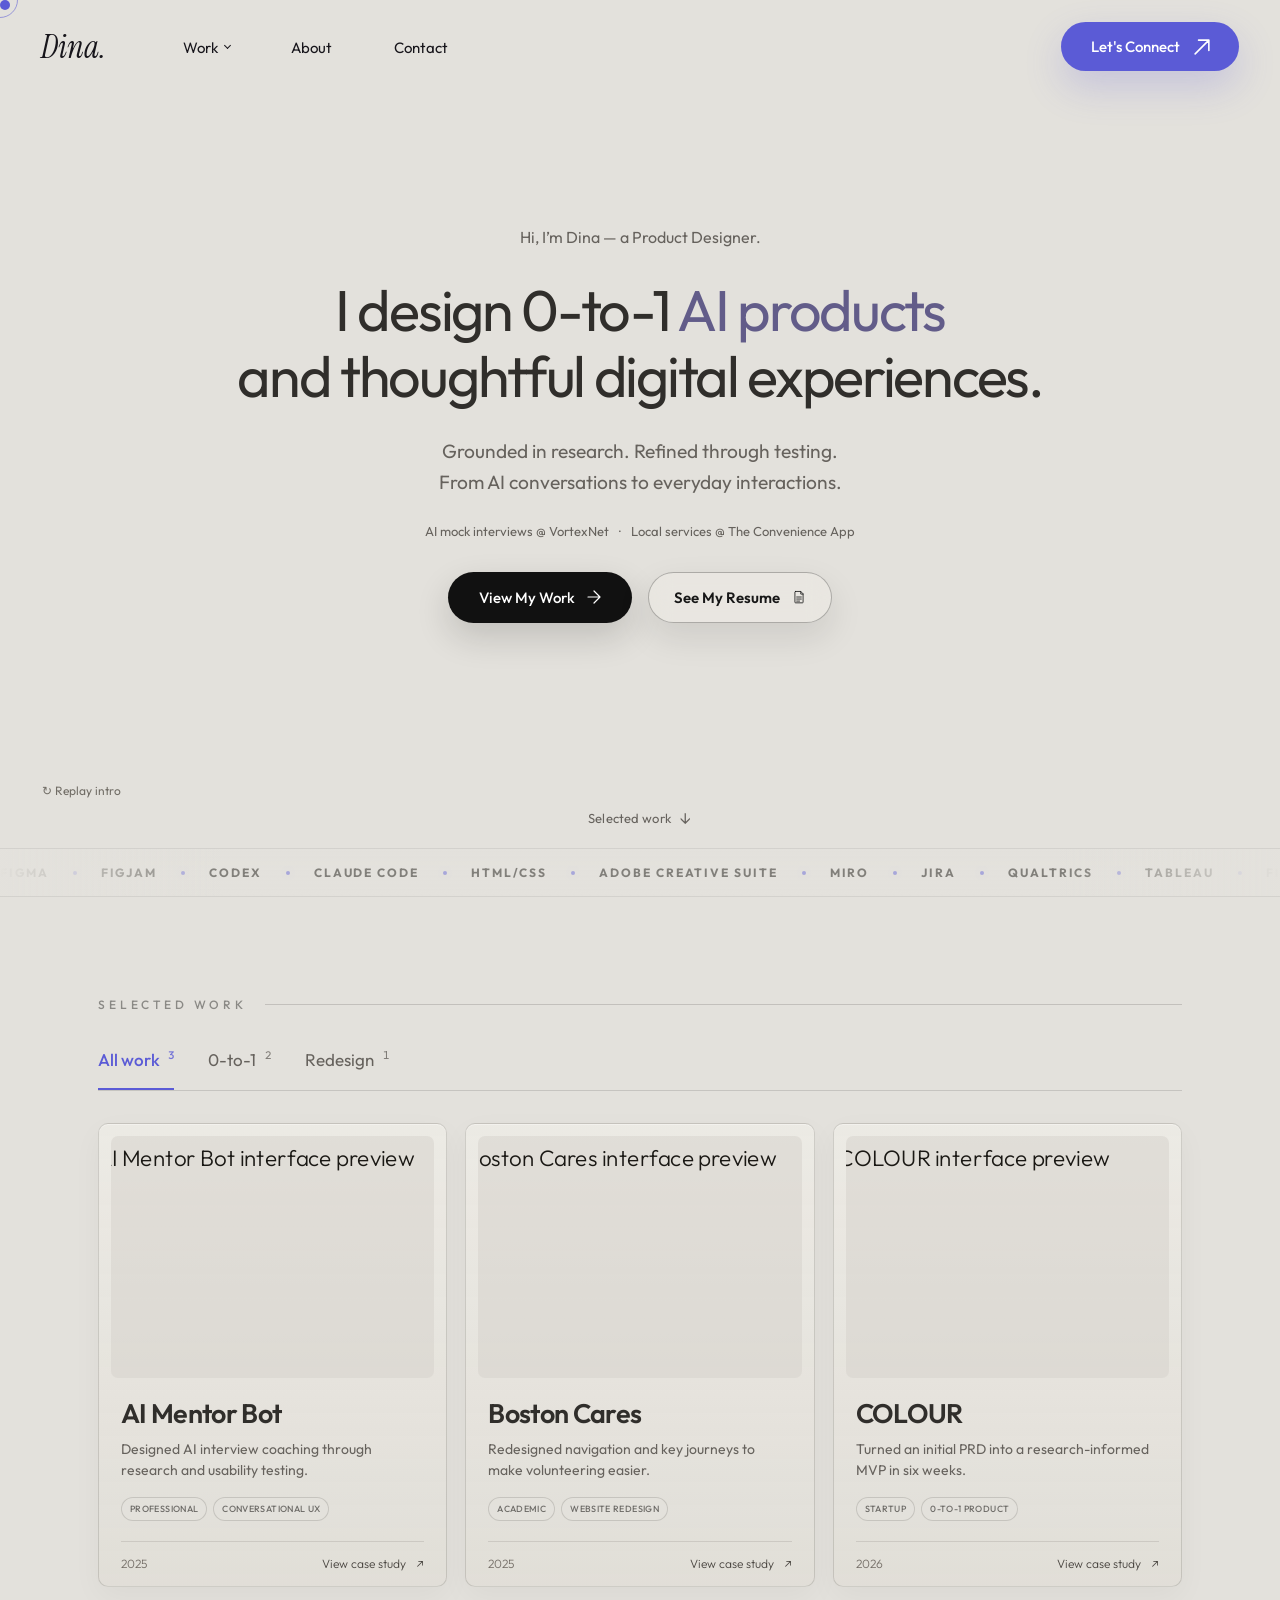
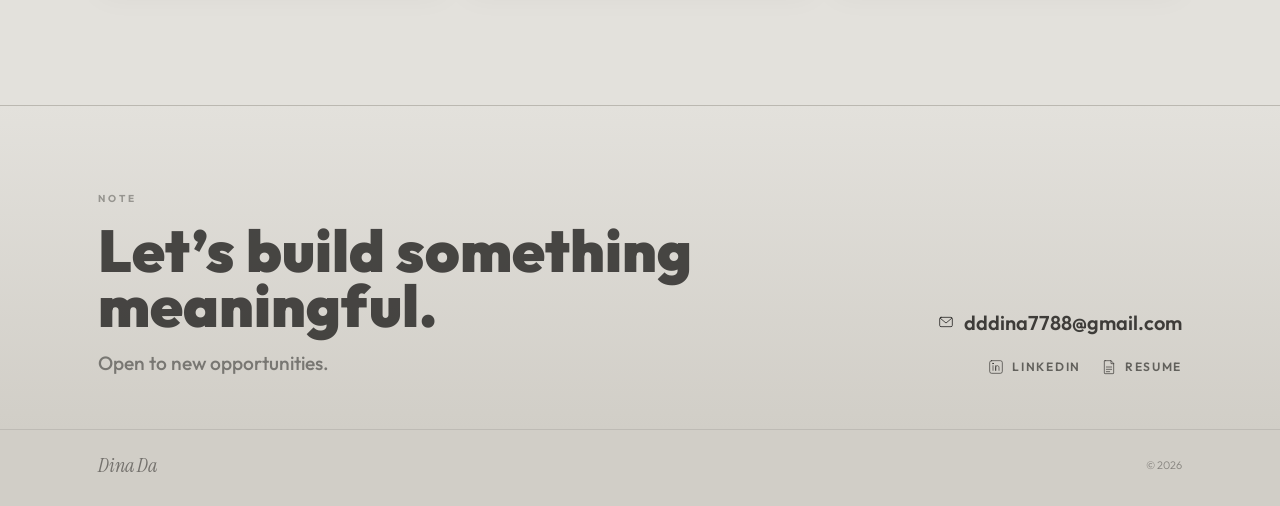
==== commit b743889f: "Hide unfinished project cards and count only published projects" ====
--- a/index.html
+++ b/index.html
@@ -512,12 +512,12 @@
     <div class="section-inner">
       <p class="section-label reveal">Selected Work</p>
       <div class="project-filter-bar" role="group" aria-label="Filter projects">
-<button type="button" data-filter="all" aria-pressed="true" aria-controls="filtered-projects">All work <span>6</span></button>
-<button type="button" data-filter="zero" aria-pressed="false" aria-controls="filtered-projects">0-to-1 <span>3</span></button>
-<button type="button" data-filter="redesign" aria-pressed="false" aria-controls="filtered-projects">Redesign <span>2</span></button>
-<button type="button" data-filter="challenge" aria-pressed="false" aria-controls="filtered-projects">Design Challenges <span>2</span></button>
+<button type="button" data-filter="all" aria-pressed="true" aria-controls="filtered-projects">All work <span>3</span></button>
+<button type="button" data-filter="zero" aria-pressed="false" aria-controls="filtered-projects">0-to-1 <span>2</span></button>
+<button type="button" data-filter="redesign" aria-pressed="false" aria-controls="filtered-projects">Redesign <span>1</span></button>
+<button type="button" data-filter="challenge" hidden aria-pressed="false" aria-controls="filtered-projects">Design Challenges <span>0</span></button>
 </div>
-<p class="filter-status sr-only" aria-live="polite" aria-atomic="true">Showing all 6 projects</p><div class="projects-list" id="filtered-projects">
+<p class="filter-status sr-only" aria-live="polite" aria-atomic="true">Showing all 3 projects</p><div class="projects-list" id="filtered-projects">
         <a href="ai-mentor-bot/" class="project-card reveal" data-category="zero">
 <div class="project-right"><div class="project-image"><img src="images/covers/project1.png" alt="AI Mentor Bot interface preview" loading="lazy"></div></div>
 <div class="project-left"><h2 class="project-title">AI Mentor Bot</h2><p class="project-desc">Designed AI interview coaching through research and usability testing.</p><div class="project-tags"><span class="tag">Professional</span><span class="tag">Conversational UX</span></div></div>
@@ -533,17 +533,17 @@
 <div class="project-left"><h2 class="project-title">COLOUR</h2><p class="project-desc">Turned an initial PRD into a research-informed MVP in six weeks.</p><div class="project-tags"><span class="tag">Startup</span><span class="tag">0-to-1 Product</span></div></div>
 <div class="project-card-footer"><time datetime="2026">2026</time><span class="case-link">View case study <span aria-hidden="true">↗</span></span></div>
 </a>
-<article class="project-card reveal preview-card" data-category="challenge">
+<article class="project-card reveal preview-card" data-category="challenge" data-draft="true" hidden>
 <div class="project-right"><div class="placeholder-art academy" aria-label="Placeholder cover illustration"><div class="mock-browser"><div class="mock-nav"><i></i><i></i><i></i></div><div class="mock-body"><span class="mock-eyebrow">DESIGN CHALLENGE</span><strong>Room to grow.</strong><div class="mock-line"></div><div class="mock-line short"></div><div class="mock-tiles"><i></i><i></i><i></i></div></div></div><span class="art-caption">COVER PLACEHOLDER</span></div></div>
 <div class="project-left"><h2 class="project-title">Flex Academy</h2><p class="project-desc">Your design challenge, with the problem and your contribution in focus.</p><div class="project-tags"><span class="tag">Design Challenge</span><span class="tag">Placeholder</span></div></div>
 <div class="project-card-footer"><span class="year-pending">Year to confirm</span><span class="case-link">Preview only</span></div>
 </article>
-<article class="project-card reveal preview-card" data-category="zero">
+<article class="project-card reveal preview-card" data-category="zero" data-draft="true" hidden>
 <div class="project-right"><div class="placeholder-art concept" aria-label="Placeholder cover illustration"><div class="mock-browser"><div class="mock-nav"><i></i><i></i><i></i></div><div class="mock-body"><span class="mock-eyebrow">0-TO-1</span><strong>A fresh start.</strong><div class="mock-line"></div><div class="mock-line short"></div><div class="mock-tiles"><i></i><i></i><i></i></div></div></div><span class="art-caption">COVER PLACEHOLDER</span></div></div>
 <div class="project-left"><h2 class="project-title">Product concept</h2><p class="project-desc">A place for your next 0-to-1 project and the decisions behind it.</p><div class="project-tags"><span class="tag">0-to-1 Product</span><span class="tag">Placeholder</span></div></div>
 <div class="project-card-footer"><span class="year-pending">Year to confirm</span><span class="case-link">Preview only</span></div>
 </article>
-<article class="project-card reveal preview-card" data-category="redesign challenge">
+<article class="project-card reveal preview-card" data-category="redesign challenge" data-draft="true" hidden>
 <div class="project-right"><div class="placeholder-art redesign" aria-label="Placeholder cover illustration"><div class="mock-browser"><div class="mock-nav"><i></i><i></i><i></i></div><div class="mock-body"><span class="mock-eyebrow">REDESIGN · CHALLENGE</span><strong>Make it clearer.</strong><div class="mock-line"></div><div class="mock-line short"></div><div class="mock-tiles"><i></i><i></i><i></i></div></div></div><span class="art-caption">COVER PLACEHOLDER</span></div></div>
 <div class="project-left"><h2 class="project-title">Redesign study</h2><p class="project-desc">A place for a redesign case study and the experience you improved.</p><div class="project-tags"><span class="tag">Redesign</span><span class="tag">Placeholder</span></div></div>
 <div class="project-card-footer"><span class="year-pending">Year to confirm</span><span class="case-link">Preview only</span></div>
--- a/project-catalog.css
+++ b/project-catalog.css
@@ -65,3 +65,5 @@
 
 /* Keep breathing room between category navigation and cards. */
 .project-filter-bar{margin-bottom:32px}
+
+.project-filter-bar button[hidden]{display:none!important}
